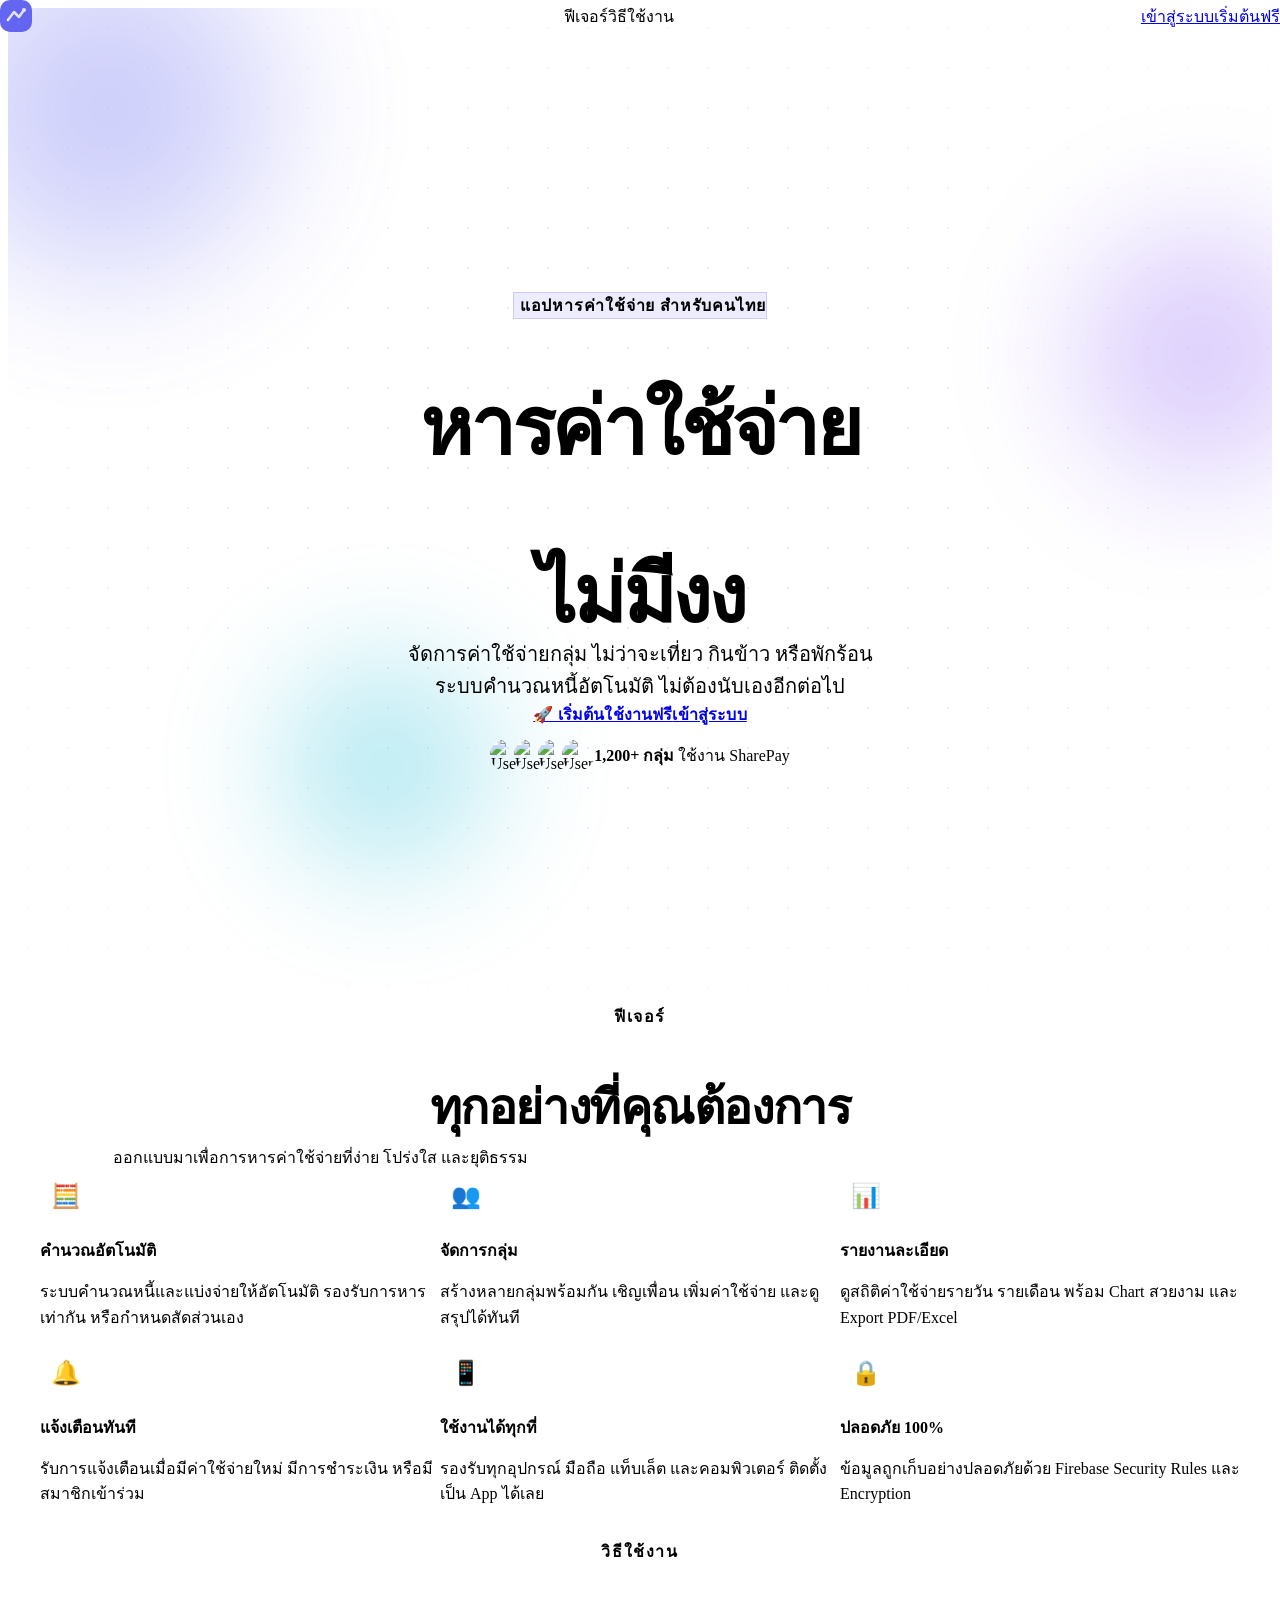
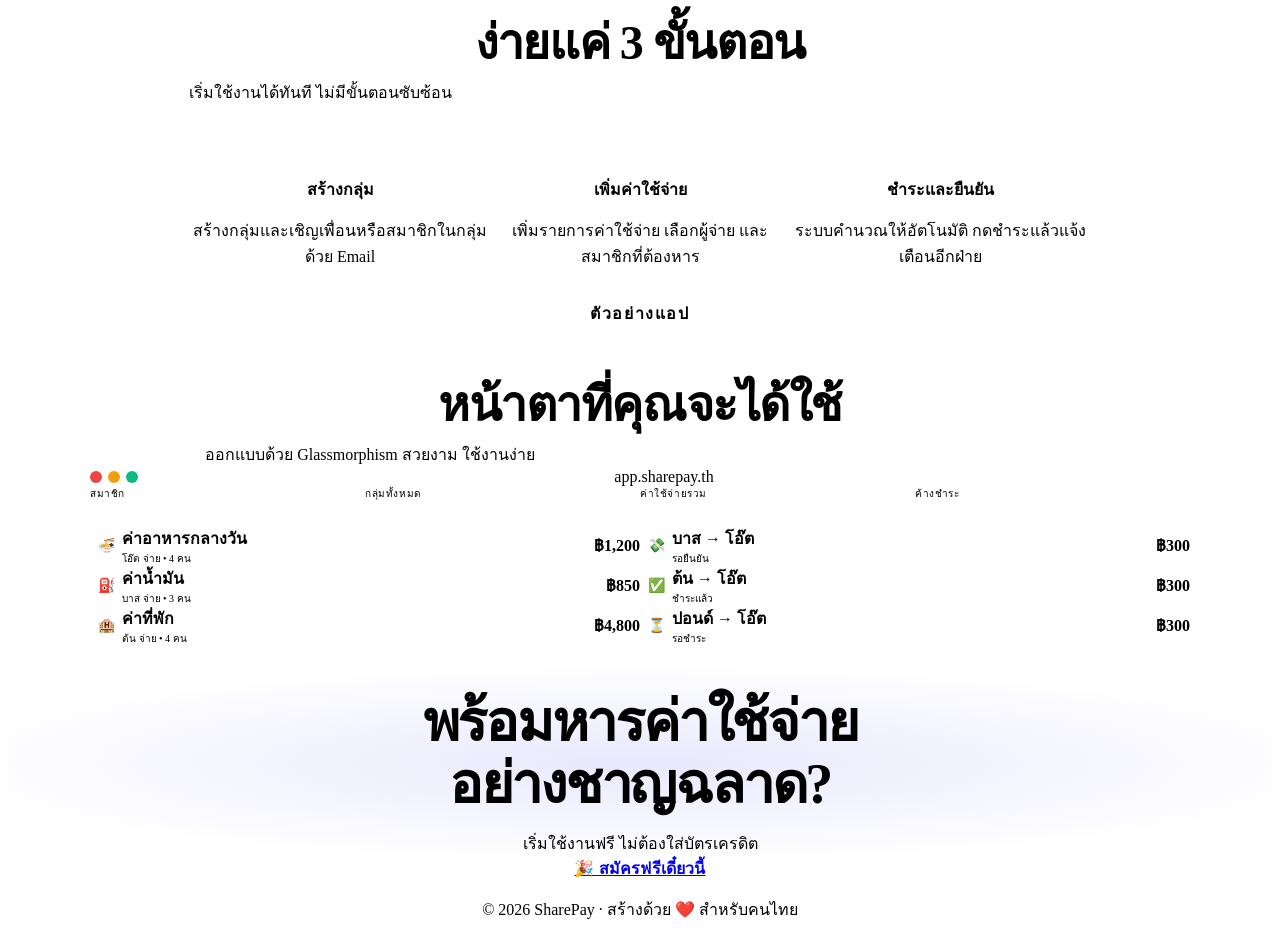
==== index.html @ 65dd62cd "Add files via upload" ====
<!DOCTYPE html>
<html lang="th" data-theme="dark">
<head>
  <meta charset="UTF-8">
  <meta name="viewport" content="width=device-width, initial-scale=1.0, viewport-fit=cover">
  <meta name="description" content="SharePay - แอปหารค่าใช้จ่ายร่วมกับเพื่อน ครอบครัว และสมาชิกในกลุ่ม">
  <meta name="theme-color" content="#6366F1">

  <!-- PWA -->
  <link rel="manifest" href="/manifest.json">
  <link rel="apple-touch-icon" href="/assets/icons/icon-192.png">

  <!-- Open Graph -->
  <meta property="og:title" content="SharePay – หารค่าใช้จ่ายอย่างง่ายดาย">
  <meta property="og:description" content="จัดการค่าใช้จ่ายกลุ่ม คำนวณหนี้อัตโนมัติ">
  <meta property="og:image" content="/assets/images/og-image.png">

  <title>SharePay – หารค่าใช้จ่ายอย่างง่ายดาย</title>

  <!-- Fonts -->
  <link rel="preconnect" href="https://fonts.googleapis.com">
  <link rel="preconnect" href="https://fonts.gstatic.com" crossorigin>
  <link href="https://fonts.googleapis.com/css2?family=Plus+Jakarta+Sans:wght@400;500;600;700;800;900&family=Inter:wght@400;500;600;700&display=swap" rel="stylesheet">

  <link rel="stylesheet" href="/css/main.css">

  <style>
    /* Landing page specific */
    .landing {
      min-height: 100dvh;
      background: var(--bg-base);
      overflow-x: hidden;
    }

    /* ===== Hero Section ===== */
    .hero {
      position: relative;
      min-height: 100dvh;
      display: flex;
      align-items: center;
      justify-content: center;
      padding: var(--space-8) var(--space-4);
      overflow: hidden;
    }

    /* Animated gradient background */
    .hero-bg {
      position: absolute;
      inset: 0;
      background: radial-gradient(ellipse 80% 60% at 50% -10%, rgba(99,102,241,0.25) 0%, transparent 70%),
                  radial-gradient(ellipse 60% 40% at 80% 80%, rgba(139,92,246,0.15) 0%, transparent 60%),
                  radial-gradient(ellipse 40% 30% at 10% 60%, rgba(6,182,212,0.1) 0%, transparent 50%),
                  var(--bg-base);
    }

    /* Floating orbs */
    .orb {
      position: absolute;
      border-radius: 50%;
      filter: blur(60px);
      opacity: 0.4;
      animation: float 8s ease-in-out infinite;
    }

    .orb-1 {
      width: 400px; height: 400px;
      background: radial-gradient(circle, #6366F1, transparent);
      top: -100px; left: -100px;
      animation-delay: 0s;
    }

    .orb-2 {
      width: 300px; height: 300px;
      background: radial-gradient(circle, #8B5CF6, transparent);
      top: 20%; right: -80px;
      animation-delay: -3s;
    }

    .orb-3 {
      width: 250px; height: 250px;
      background: radial-gradient(circle, #06B6D4, transparent);
      bottom: 10%; left: 20%;
      animation-delay: -6s;
    }

    /* Grid dots pattern */
    .hero-grid {
      position: absolute;
      inset: 0;
      background-image: 
        radial-gradient(circle, rgba(99,102,241,0.15) 1px, transparent 1px);
      background-size: 40px 40px;
      mask-image: radial-gradient(ellipse 80% 80% at 50% 50%, black 20%, transparent 100%);
    }

    /* Hero content */
    .hero-content {
      position: relative;
      z-index: 2;
      text-align: center;
      max-width: 780px;
      margin: 0 auto;
    }

    .hero-badge {
      display: inline-flex;
      align-items: center;
      gap: var(--space-2);
      padding: var(--space-2) var(--space-4);
      background: rgba(99, 102, 241, 0.12);
      border: 1px solid rgba(99, 102, 241, 0.25);
      border-radius: var(--radius-full);
      font-size: var(--text-xs);
      font-weight: 600;
      color: var(--primary);
      letter-spacing: 0.05em;
      margin-bottom: var(--space-6);
      animation: slideDown 0.6s ease 0.1s both;
    }

    .hero-badge-dot {
      width: 6px;
      height: 6px;
      border-radius: 50%;
      background: var(--primary);
      animation: pulse 1.5s ease infinite;
    }

    .hero-headline {
      font-size: clamp(2.5rem, 7vw, 5rem);
      font-weight: 900;
      line-height: 1.05;
      letter-spacing: -0.04em;
      color: var(--text-primary);
      margin-bottom: var(--space-6);
      animation: slideUp 0.6s ease 0.2s both;
    }

    .hero-headline .highlight {
      background: var(--gradient-primary);
      -webkit-background-clip: text;
      -webkit-text-fill-color: transparent;
      background-clip: text;
      background-size: 200% auto;
      animation: gradientShift 4s linear infinite;
    }

    .hero-subtitle {
      font-size: clamp(1rem, 2.5vw, 1.25rem);
      color: var(--text-secondary);
      line-height: 1.6;
      max-width: 560px;
      margin: 0 auto var(--space-10);
      animation: slideUp 0.6s ease 0.3s both;
    }

    .hero-cta {
      display: flex;
      align-items: center;
      justify-content: center;
      gap: var(--space-4);
      flex-wrap: wrap;
      animation: slideUp 0.6s ease 0.4s both;
    }

    .btn-hero {
      padding: var(--space-4) var(--space-8);
      font-size: var(--text-base);
      border-radius: var(--radius-xl);
      font-weight: 700;
      letter-spacing: 0.01em;
    }

    /* Social proof */
    .social-proof {
      display: flex;
      align-items: center;
      justify-content: center;
      gap: var(--space-3);
      margin-top: var(--space-8);
      animation: slideUp 0.6s ease 0.5s both;
    }

    .avatar-stack {
      display: flex;
    }

    .avatar-stack img {
      width: 32px;
      height: 32px;
      border-radius: 50%;
      border: 2px solid var(--bg-base);
      margin-left: -8px;
      object-fit: cover;
    }

    .avatar-stack img:first-child { margin-left: 0; }

    .social-proof-text {
      font-size: var(--text-sm);
      color: var(--text-tertiary);
    }

    .social-proof-text strong {
      color: var(--text-primary);
    }

    /* ===== Features Section ===== */
    .features {
      padding: var(--space-20) var(--space-4);
      max-width: 1200px;
      margin: 0 auto;
    }

    .section-label {
      text-align: center;
      font-size: var(--text-xs);
      font-weight: 700;
      text-transform: uppercase;
      letter-spacing: 0.1em;
      color: var(--primary);
      margin-bottom: var(--space-4);
    }

    .section-headline {
      text-align: center;
      font-size: clamp(1.75rem, 4vw, 3rem);
      font-weight: 800;
      letter-spacing: -0.03em;
      margin-bottom: var(--space-4);
    }

    .section-subtitle {
      text-align: center;
      font-size: var(--text-base);
      color: var(--text-secondary);
      max-width: 560px;
      margin: 0 auto var(--space-12);
      line-height: 1.6;
    }

    .features-grid {
      display: grid;
      grid-template-columns: repeat(3, 1fr);
      gap: var(--space-6);
    }

    .feature-card {
      padding: var(--space-8);
      position: relative;
      overflow: hidden;
    }

    .feature-icon {
      width: 52px;
      height: 52px;
      border-radius: var(--radius-lg);
      background: var(--primary-light);
      display: flex;
      align-items: center;
      justify-content: center;
      font-size: 1.5rem;
      margin-bottom: var(--space-5);
      transition: transform var(--transition-spring);
    }

    .feature-card:hover .feature-icon {
      transform: scale(1.15) rotate(-5deg);
    }

    .feature-title {
      font-size: var(--text-lg);
      font-weight: 700;
      margin-bottom: var(--space-3);
    }

    .feature-desc {
      font-size: var(--text-sm);
      color: var(--text-secondary);
      line-height: 1.6;
    }

    /* ===== How It Works ===== */
    .how-it-works {
      padding: var(--space-20) var(--space-4);
      background: var(--bg-surface);
    }

    .steps-container {
      max-width: 900px;
      margin: 0 auto;
      display: grid;
      grid-template-columns: repeat(3, 1fr);
      gap: var(--space-8);
      position: relative;
    }

    .steps-container::before {
      content: '';
      position: absolute;
      top: 28px;
      left: calc(33.33% - 20px);
      right: calc(33.33% - 20px);
      height: 2px;
      background: var(--gradient-primary);
    }

    .step {
      text-align: center;
      position: relative;
    }

    .step-number {
      width: 56px;
      height: 56px;
      border-radius: 50%;
      background: var(--gradient-primary);
      color: white;
      font-size: var(--text-xl);
      font-weight: 800;
      display: flex;
      align-items: center;
      justify-content: center;
      margin: 0 auto var(--space-5);
      box-shadow: var(--shadow-glow);
      font-family: var(--font-display);
    }

    .step-title {
      font-size: var(--text-lg);
      font-weight: 700;
      margin-bottom: var(--space-3);
    }

    .step-desc {
      font-size: var(--text-sm);
      color: var(--text-secondary);
      line-height: 1.6;
    }

    /* ===== Preview Section ===== */
    .preview-section {
      padding: var(--space-20) var(--space-4);
      max-width: 1100px;
      margin: 0 auto;
    }

    .preview-card {
      background: var(--bg-surface);
      border: 1px solid var(--border-default);
      border-radius: var(--radius-2xl);
      overflow: hidden;
      box-shadow: var(--shadow-xl);
    }

    .preview-topbar {
      background: var(--bg-elevated);
      border-bottom: 1px solid var(--border-subtle);
      padding: var(--space-3) var(--space-5);
      display: flex;
      align-items: center;
      gap: var(--space-3);
    }

    .preview-dots { display: flex; gap: 6px; }
    .preview-dot {
      width: 12px; height: 12px; border-radius: 50%;
    }
    .preview-dot:nth-child(1) { background: #EF4444; }
    .preview-dot:nth-child(2) { background: #F59E0B; }
    .preview-dot:nth-child(3) { background: #10B981; }

    .preview-url {
      flex: 1;
      background: var(--glass-bg);
      border: 1px solid var(--border-default);
      border-radius: var(--radius-sm);
      padding: 4px var(--space-3);
      font-size: var(--text-xs);
      color: var(--text-tertiary);
      text-align: center;
    }

    .preview-inner {
      padding: var(--space-6);
    }

    /* Mock Dashboard Preview */
    .mock-stats {
      display: grid;
      grid-template-columns: repeat(4, 1fr);
      gap: var(--space-3);
      margin-bottom: var(--space-5);
    }

    .mock-stat {
      background: var(--glass-bg);
      border: 1px solid var(--glass-border);
      border-radius: var(--radius-lg);
      padding: var(--space-4);
    }

    .mock-stat-label {
      font-size: 10px;
      color: var(--text-tertiary);
      text-transform: uppercase;
      letter-spacing: 0.06em;
      margin-bottom: var(--space-1);
    }

    .mock-stat-val {
      font-size: var(--text-lg);
      font-weight: 800;
      background: var(--gradient-primary);
      -webkit-background-clip: text;
      -webkit-text-fill-color: transparent;
      background-clip: text;
    }

    .mock-grid {
      display: grid;
      grid-template-columns: 1fr 1fr;
      gap: var(--space-4);
    }

    .mock-list-item {
      display: flex;
      align-items: center;
      gap: var(--space-3);
      padding: var(--space-3);
      background: var(--glass-bg);
      border: 1px solid var(--glass-border);
      border-radius: var(--radius-md);
      margin-bottom: var(--space-2);
    }

    .mock-icon {
      width: 32px; height: 32px;
      border-radius: var(--radius-sm);
      background: var(--primary-light);
      display: flex; align-items: center; justify-content: center;
      font-size: 0.875rem; flex-shrink: 0;
    }

    .mock-text { flex: 1; }
    .mock-title { font-size: var(--text-xs); font-weight: 600; }
    .mock-sub { font-size: 10px; color: var(--text-tertiary); }
    .mock-amount { font-size: var(--text-xs); font-weight: 700; color: var(--primary); }

    /* ===== CTA Section ===== */
    .cta-section {
      padding: var(--space-20) var(--space-4);
      text-align: center;
      position: relative;
      overflow: hidden;
    }

    .cta-bg {
      position: absolute;
      inset: 0;
      background: radial-gradient(ellipse 80% 60% at 50% 50%, rgba(99,102,241,0.15) 0%, transparent 70%);
    }

    .cta-content { position: relative; z-index: 2; max-width: 600px; margin: 0 auto; }

    .cta-headline {
      font-size: clamp(2rem, 5vw, 3.5rem);
      font-weight: 900;
      letter-spacing: -0.04em;
      margin-bottom: var(--space-5);
      line-height: 1.1;
    }

    /* ===== Navbar ===== */
    .navbar {
      position: fixed;
      top: 0; left: 0; right: 0;
      z-index: var(--z-sticky);
      padding: var(--space-4) var(--space-6);
      display: flex;
      align-items: center;
      justify-content: space-between;
      background: var(--bg-overlay);
      backdrop-filter: blur(20px);
      border-bottom: 1px solid var(--border-subtle);
    }

    .navbar-brand {
      display: flex;
      align-items: center;
      gap: var(--space-3);
      text-decoration: none;
    }

    .navbar-logo-text {
      font-size: var(--text-lg);
      font-weight: 800;
      background: var(--gradient-primary);
      -webkit-background-clip: text;
      -webkit-text-fill-color: transparent;
      background-clip: text;
    }

    .navbar-links {
      display: flex;
      align-items: center;
      gap: var(--space-6);
    }

    .navbar-link {
      font-size: var(--text-sm);
      font-weight: 500;
      color: var(--text-secondary);
      text-decoration: none;
      transition: color var(--transition-fast);
    }

    .navbar-link:hover { color: var(--text-primary); }

    .navbar-actions {
      display: flex;
      align-items: center;
      gap: var(--space-3);
    }

    .hero { padding-top: 80px; }

    /* ===== Footer ===== */
    .footer {
      padding: var(--space-8) var(--space-6);
      border-top: 1px solid var(--border-subtle);
      text-align: center;
      color: var(--text-tertiary);
      font-size: var(--text-sm);
    }

    /* ===== Responsive Landing ===== */
    @media (max-width: 768px) {
      .features-grid { grid-template-columns: 1fr; }
      .steps-container {
        grid-template-columns: 1fr;
        gap: var(--space-6);
      }
      .steps-container::before { display: none; }
      .mock-stats { grid-template-columns: repeat(2, 1fr); }
      .mock-grid { grid-template-columns: 1fr; }
      .navbar-links { display: none; }
      .hero-cta { flex-direction: column; align-items: stretch; }
      .btn-hero { width: 100%; max-width: 320px; margin: 0 auto; }
    }
  </style>
</head>
<body>
  <!-- Navbar -->
  <nav class="navbar">
    <a href="#" class="navbar-brand">
      <svg width="32" height="32" viewBox="0 0 32 32" fill="none">
        <rect width="32" height="32" rx="10" fill="url(#grad1)"/>
        <path d="M8 20L14 12L19 17L24 10" stroke="white" stroke-width="2.5" stroke-linecap="round" stroke-linejoin="round"/>
        <circle cx="24" cy="10" r="2" fill="white"/>
        <defs>
          <linearGradient id="grad1" x1="0" y1="0" x2="32" y2="32">
            <stop stop-color="#6366F1"/>
            <stop offset="1" stop-color="#8B5CF6"/>
          </linearGradient>
        </defs>
      </svg>
      <span class="navbar-logo-text">SharePay</span>
    </a>

    <div class="navbar-links">
      <a href="#features" class="navbar-link">ฟีเจอร์</a>
      <a href="#how-it-works" class="navbar-link">วิธีใช้งาน</a>
    </div>

    <div class="navbar-actions">
      <a href="/login.html" class="btn btn-secondary btn-sm">เข้าสู่ระบบ</a>
      <a href="/register.html" class="btn btn-primary btn-sm">เริ่มต้นฟรี</a>
    </div>
  </nav>

  <main class="landing">
    <!-- Hero -->
    <section class="hero">
      <div class="hero-bg"></div>
      <div class="orb orb-1"></div>
      <div class="orb orb-2"></div>
      <div class="orb orb-3"></div>
      <div class="hero-grid"></div>

      <div class="hero-content">
        <div class="hero-badge">
          <span class="hero-badge-dot"></span>
          แอปหารค่าใช้จ่าย สำหรับคนไทย
        </div>

        <h1 class="hero-headline">
          หารค่าใช้จ่าย<br>
          <span class="highlight">อย่างฉลาด</span><br>
          ไม่มีงง
        </h1>

        <p class="hero-subtitle">
          จัดการค่าใช้จ่ายกลุ่ม ไม่ว่าจะเที่ยว กินข้าว หรือพักร้อน<br>
          ระบบคำนวณหนี้อัตโนมัติ ไม่ต้องนับเองอีกต่อไป
        </p>

        <div class="hero-cta">
          <a href="/register.html" class="btn btn-primary btn-hero">
            🚀 เริ่มต้นใช้งานฟรี
          </a>
          <a href="/login.html" class="btn btn-secondary btn-hero">
            เข้าสู่ระบบ
          </a>
        </div>

        <div class="social-proof">
          <div class="avatar-stack">
            <img src="https://ui-avatars.com/api/?name=โอ๊ต&background=6366F1&color=fff&size=64" alt="User">
            <img src="https://ui-avatars.com/api/?name=บาส&background=8B5CF6&color=fff&size=64" alt="User">
            <img src="https://ui-avatars.com/api/?name=ต้น&background=06B6D4&color=fff&size=64" alt="User">
            <img src="https://ui-avatars.com/api/?name=ปอนด์&background=10B981&color=fff&size=64" alt="User">
          </div>
          <p class="social-proof-text">
            <strong>1,200+ กลุ่ม</strong> ใช้งาน SharePay
          </p>
        </div>
      </div>
    </section>

    <!-- Features -->
    <section class="features" id="features">
      <p class="section-label">ฟีเจอร์</p>
      <h2 class="section-headline">ทุกอย่างที่คุณต้องการ</h2>
      <p class="section-subtitle">ออกแบบมาเพื่อการหารค่าใช้จ่ายที่ง่าย โปร่งใส และยุติธรรม</p>

      <div class="features-grid stagger">
        <div class="feature-card glass-card">
          <div class="feature-icon">🧮</div>
          <h3 class="feature-title">คำนวณอัตโนมัติ</h3>
          <p class="feature-desc">ระบบคำนวณหนี้และแบ่งจ่ายให้อัตโนมัติ รองรับการหารเท่ากัน หรือกำหนดสัดส่วนเอง</p>
        </div>
        <div class="feature-card glass-card">
          <div class="feature-icon">👥</div>
          <h3 class="feature-title">จัดการกลุ่ม</h3>
          <p class="feature-desc">สร้างหลายกลุ่มพร้อมกัน เชิญเพื่อน เพิ่มค่าใช้จ่าย และดูสรุปได้ทันที</p>
        </div>
        <div class="feature-card glass-card">
          <div class="feature-icon">📊</div>
          <h3 class="feature-title">รายงานละเอียด</h3>
          <p class="feature-desc">ดูสถิติค่าใช้จ่ายรายวัน รายเดือน พร้อม Chart สวยงาม และ Export PDF/Excel</p>
        </div>
        <div class="feature-card glass-card">
          <div class="feature-icon">🔔</div>
          <h3 class="feature-title">แจ้งเตือนทันที</h3>
          <p class="feature-desc">รับการแจ้งเตือนเมื่อมีค่าใช้จ่ายใหม่ มีการชำระเงิน หรือมีสมาชิกเข้าร่วม</p>
        </div>
        <div class="feature-card glass-card">
          <div class="feature-icon">📱</div>
          <h3 class="feature-title">ใช้งานได้ทุกที่</h3>
          <p class="feature-desc">รองรับทุกอุปกรณ์ มือถือ แท็บเล็ต และคอมพิวเตอร์ ติดตั้งเป็น App ได้เลย</p>
        </div>
        <div class="feature-card glass-card">
          <div class="feature-icon">🔒</div>
          <h3 class="feature-title">ปลอดภัย 100%</h3>
          <p class="feature-desc">ข้อมูลถูกเก็บอย่างปลอดภัยด้วย Firebase Security Rules และ Encryption</p>
        </div>
      </div>
    </section>

    <!-- How It Works -->
    <section class="how-it-works" id="how-it-works">
      <div style="max-width: 1200px; margin: 0 auto; padding: 0 var(--space-4);">
        <p class="section-label">วิธีใช้งาน</p>
        <h2 class="section-headline">ง่ายแค่ 3 ขั้นตอน</h2>
        <p class="section-subtitle">เริ่มใช้งานได้ทันที ไม่มีขั้นตอนซับซ้อน</p>

        <div class="steps-container stagger">
          <div class="step">
            <div class="step-number">1</div>
            <h3 class="step-title">สร้างกลุ่ม</h3>
            <p class="step-desc">สร้างกลุ่มและเชิญเพื่อนหรือสมาชิกในกลุ่มด้วย Email</p>
          </div>
          <div class="step">
            <div class="step-number">2</div>
            <h3 class="step-title">เพิ่มค่าใช้จ่าย</h3>
            <p class="step-desc">เพิ่มรายการค่าใช้จ่าย เลือกผู้จ่าย และสมาชิกที่ต้องหาร</p>
          </div>
          <div class="step">
            <div class="step-number">3</div>
            <h3 class="step-title">ชำระและยืนยัน</h3>
            <p class="step-desc">ระบบคำนวณให้อัตโนมัติ กดชำระแล้วแจ้งเตือนอีกฝ่าย</p>
          </div>
        </div>
      </div>
    </section>

    <!-- App Preview -->
    <section class="preview-section">
      <p class="section-label">ตัวอย่างแอป</p>
      <h2 class="section-headline">หน้าตาที่คุณจะได้ใช้</h2>
      <p class="section-subtitle">ออกแบบด้วย Glassmorphism สวยงาม ใช้งานง่าย</p>

      <div class="preview-card">
        <div class="preview-topbar">
          <div class="preview-dots">
            <div class="preview-dot"></div>
            <div class="preview-dot"></div>
            <div class="preview-dot"></div>
          </div>
          <div class="preview-url">app.sharepay.th</div>
        </div>
        <div class="preview-inner">
          <div class="mock-stats">
            <div class="mock-stat">
              <div class="mock-stat-label">สมาชิก</div>
              <div class="mock-stat-val">48</div>
            </div>
            <div class="mock-stat">
              <div class="mock-stat-label">กลุ่มทั้งหมด</div>
              <div class="mock-stat-val">12</div>
            </div>
            <div class="mock-stat">
              <div class="mock-stat-label">ค่าใช้จ่ายรวม</div>
              <div class="mock-stat-val">฿48,500</div>
            </div>
            <div class="mock-stat">
              <div class="mock-stat-label">ค้างชำระ</div>
              <div class="mock-stat-val">฿3,200</div>
            </div>
          </div>
          <div class="mock-grid">
            <div>
              <div class="mock-list-item">
                <div class="mock-icon">🍜</div>
                <div class="mock-text">
                  <div class="mock-title">ค่าอาหารกลางวัน</div>
                  <div class="mock-sub">โอ๊ต จ่าย • 4 คน</div>
                </div>
                <div class="mock-amount">฿1,200</div>
              </div>
              <div class="mock-list-item">
                <div class="mock-icon">⛽</div>
                <div class="mock-text">
                  <div class="mock-title">ค่าน้ำมัน</div>
                  <div class="mock-sub">บาส จ่าย • 3 คน</div>
                </div>
                <div class="mock-amount">฿850</div>
              </div>
              <div class="mock-list-item">
                <div class="mock-icon">🏨</div>
                <div class="mock-text">
                  <div class="mock-title">ค่าที่พัก</div>
                  <div class="mock-sub">ต้น จ่าย • 4 คน</div>
                </div>
                <div class="mock-amount">฿4,800</div>
              </div>
            </div>
            <div>
              <div class="mock-list-item" style="background: var(--primary-light); border-color: rgba(99,102,241,0.3);">
                <div class="mock-icon">💸</div>
                <div class="mock-text">
                  <div class="mock-title" style="color: var(--primary);">บาส → โอ๊ต</div>
                  <div class="mock-sub">รอยืนยัน</div>
                </div>
                <div class="mock-amount">฿300</div>
              </div>
              <div class="mock-list-item">
                <div class="mock-icon">✅</div>
                <div class="mock-text">
                  <div class="mock-title">ต้น → โอ๊ต</div>
                  <div class="mock-sub" style="color: var(--accent-green);">ชำระแล้ว</div>
                </div>
                <div class="mock-amount">฿300</div>
              </div>
              <div class="mock-list-item">
                <div class="mock-icon">⏳</div>
                <div class="mock-text">
                  <div class="mock-title">ปอนด์ → โอ๊ต</div>
                  <div class="mock-sub">รอชำระ</div>
                </div>
                <div class="mock-amount">฿300</div>
              </div>
            </div>
          </div>
        </div>
      </div>
    </section>

    <!-- CTA -->
    <section class="cta-section">
      <div class="cta-bg"></div>
      <div class="cta-content">
        <h2 class="cta-headline">
          พร้อมหารค่าใช้จ่าย<br>
          <span class="text-gradient">อย่างชาญฉลาด?</span>
        </h2>
        <p style="color: var(--text-secondary); margin-bottom: var(--space-8); font-size: var(--text-base);">
          เริ่มใช้งานฟรี ไม่ต้องใส่บัตรเครดิต
        </p>
        <a href="/register.html" class="btn btn-primary btn-hero">
          🎉 สมัครฟรีเดี๋ยวนี้
        </a>
      </div>
    </section>
  </main>

  <footer class="footer">
    <p>© 2026 SharePay · สร้างด้วย ❤️ สำหรับคนไทย</p>
  </footer>

  <script>
    // Smooth scroll
    document.querySelectorAll('a[href^="#"]').forEach(a => {
      a.addEventListener('click', e => {
        e.preventDefault();
        const target = document.querySelector(a.getAttribute('href'));
        if (target) target.scrollIntoView({ behavior: 'smooth' });
      });
    });

    // Theme
    const theme = localStorage.getItem('sharepay-theme') || 'dark';
    document.documentElement.setAttribute('data-theme', theme);

    // Check if already logged in → redirect
    // (Firebase auth check here would redirect to member/admin page)
  </script>
</body>
</html>
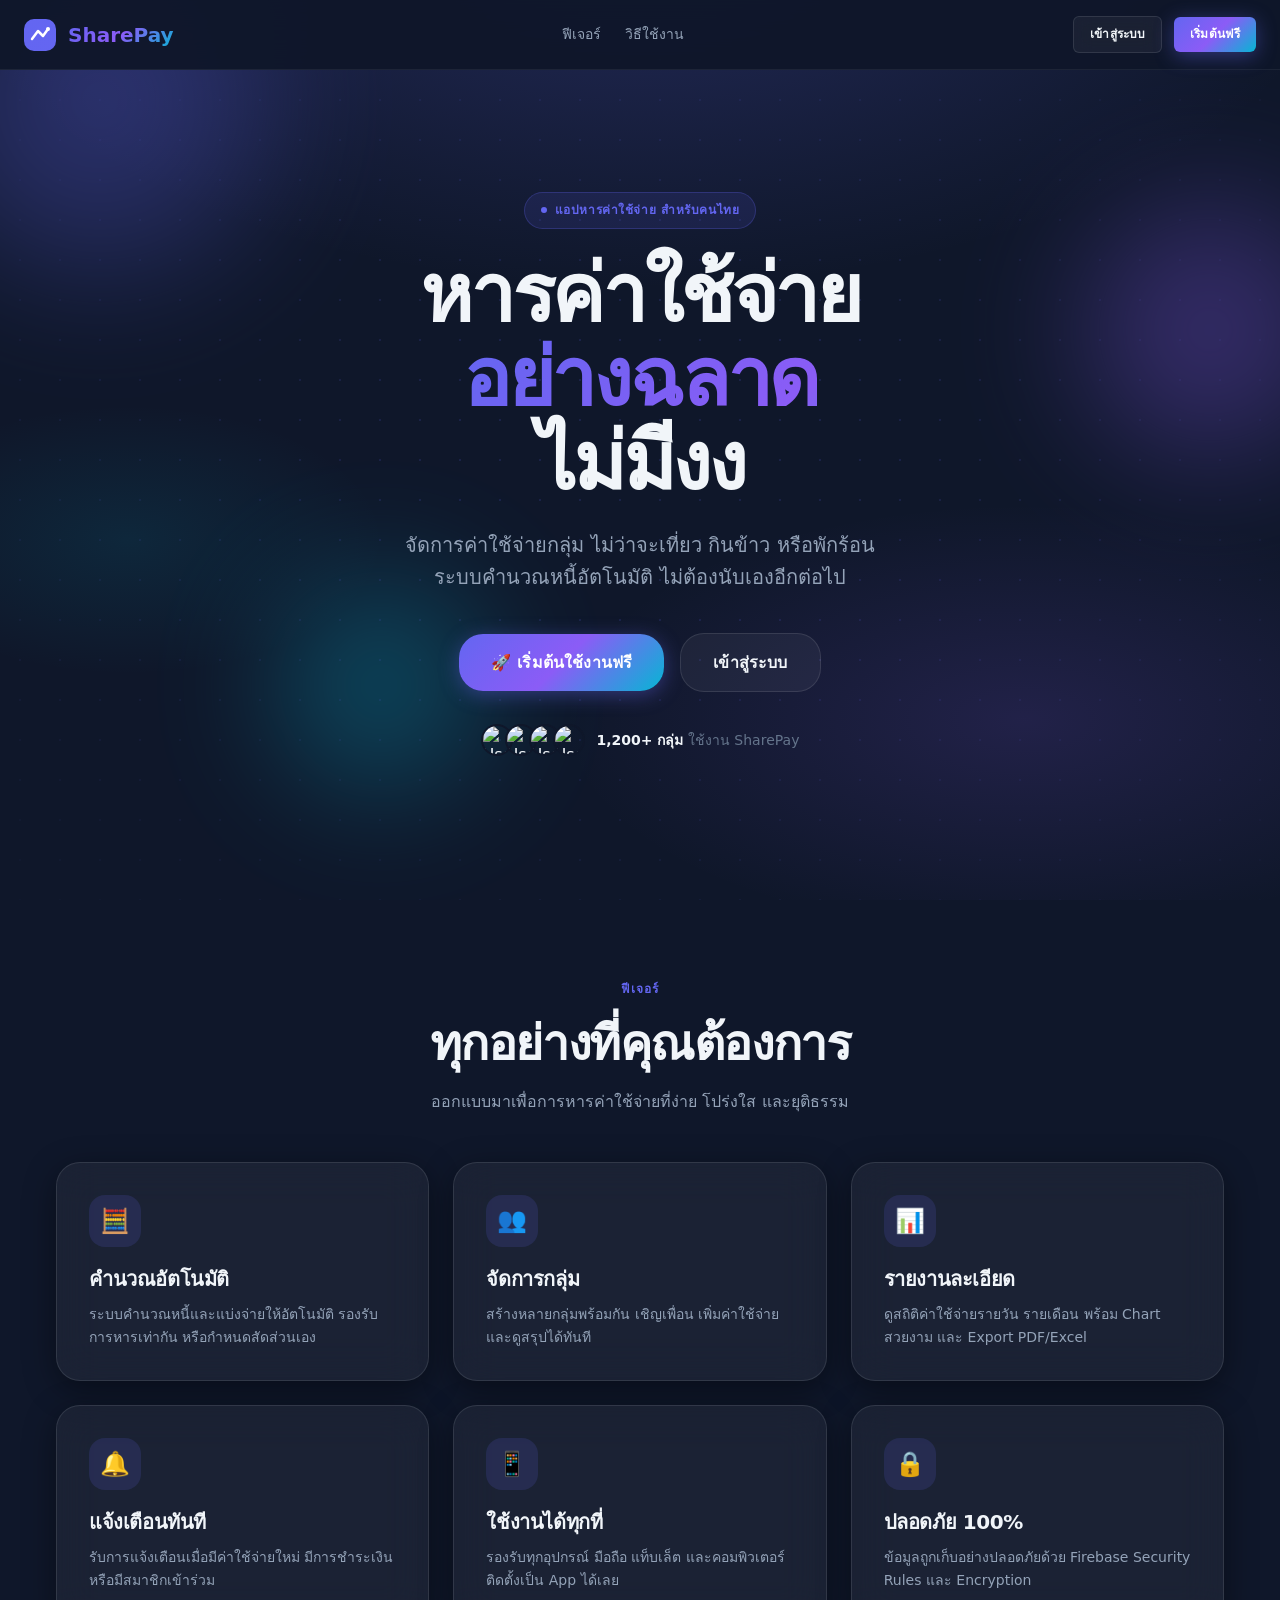
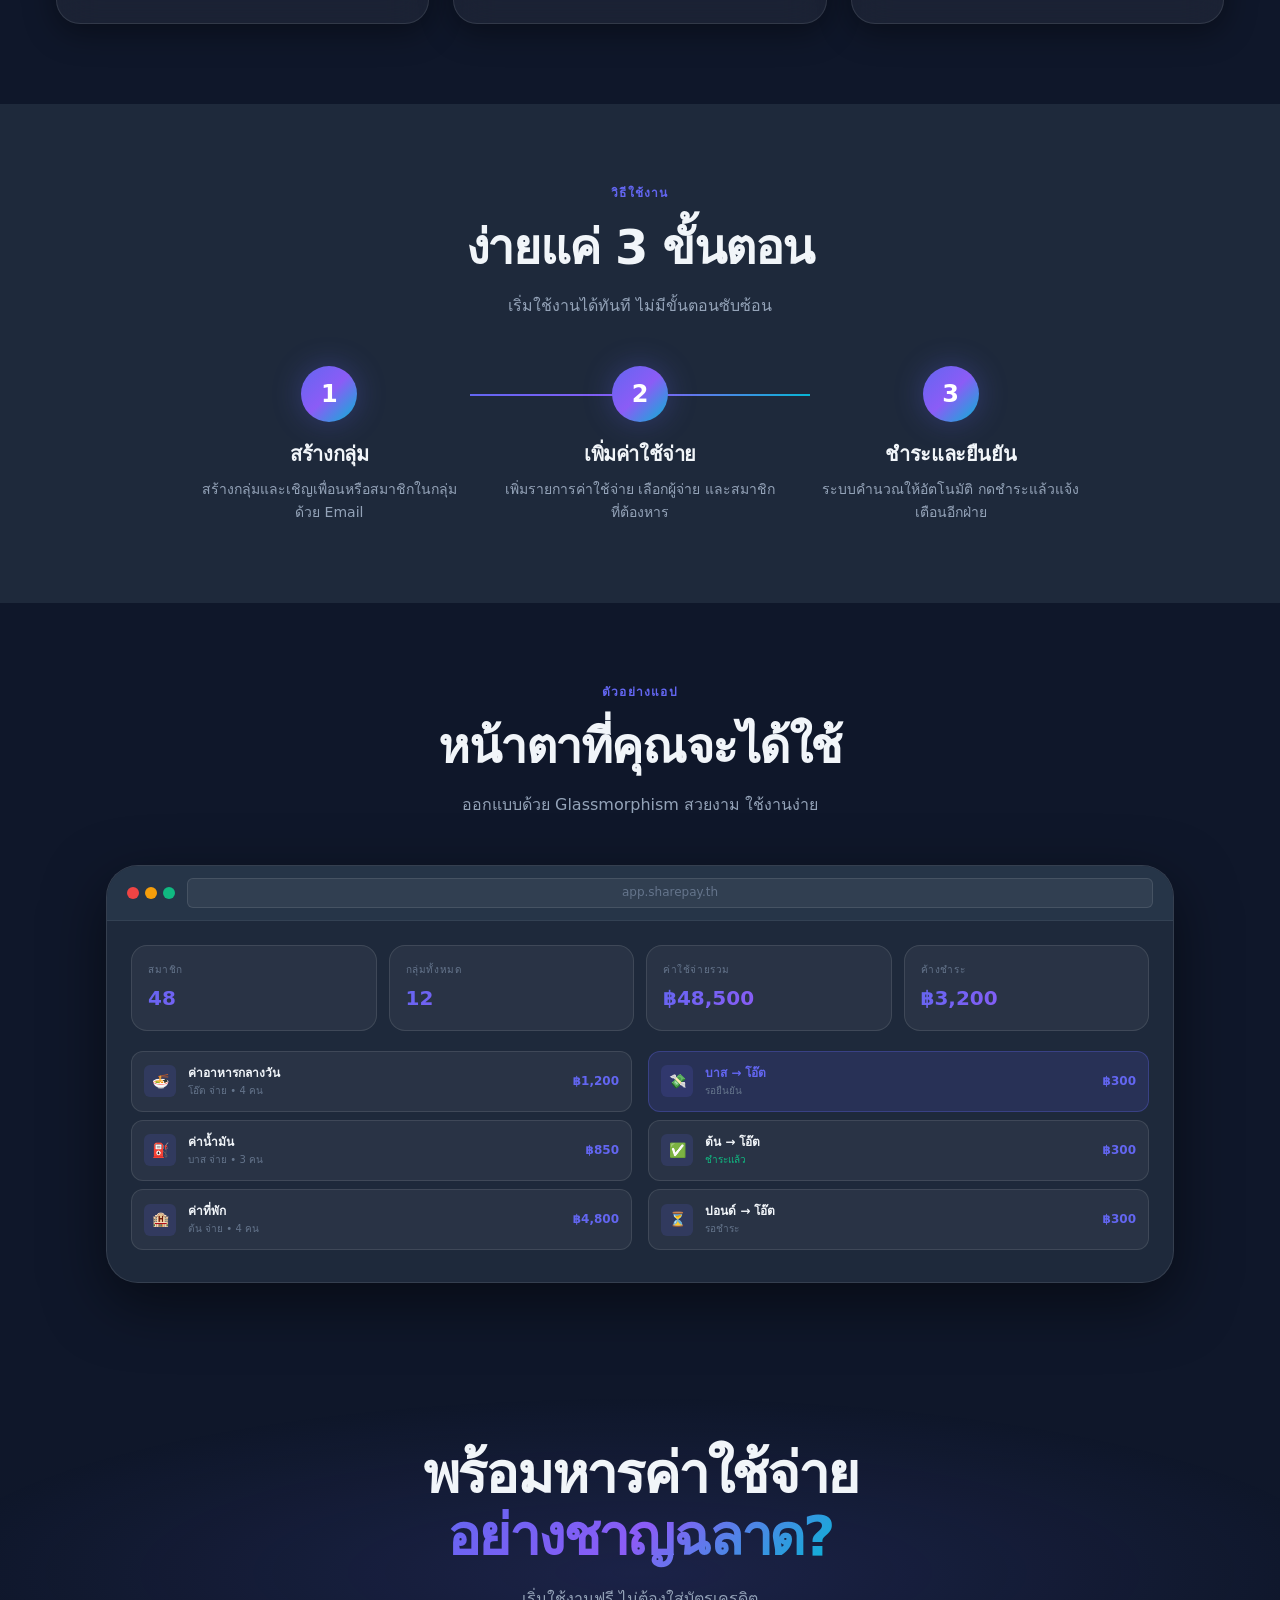
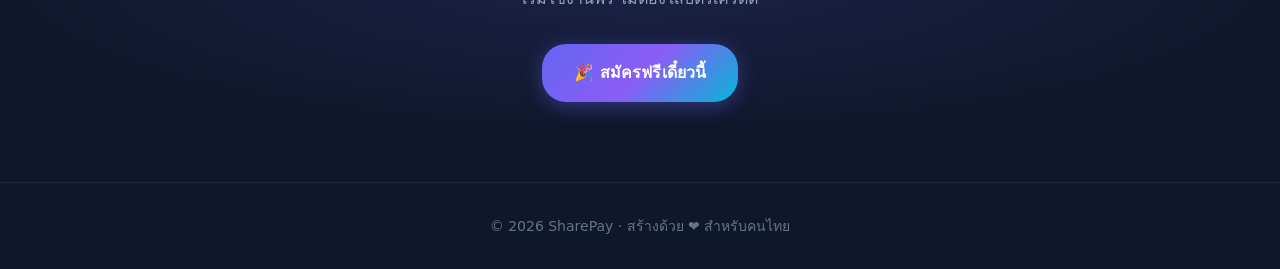
==== commit 68b796f5: "Update index.html" ====
--- a/index.html
+++ b/index.html
@@ -7,8 +7,8 @@
   <meta name="theme-color" content="#6366F1">
 
   <!-- PWA -->
-  <link rel="manifest" href="/manifest.json">
-  <link rel="apple-touch-icon" href="/assets/icons/icon-192.png">
+  <link rel="manifest" href="manifest.json">
+  <link rel="apple-touch-icon" href="assets/logo">
 
   <!-- Open Graph -->
   <meta property="og:title" content="SharePay – หารค่าใช้จ่ายอย่างง่ายดาย">
@@ -22,7 +22,7 @@
   <link rel="preconnect" href="https://fonts.gstatic.com" crossorigin>
   <link href="https://fonts.googleapis.com/css2?family=Plus+Jakarta+Sans:wght@400;500;600;700;800;900&family=Inter:wght@400;500;600;700&display=swap" rel="stylesheet">
 
-  <link rel="stylesheet" href="/css/main.css">
+  <link rel="stylesheet" href="css/main.css">
 
   <style>
     /* Landing page specific */
@@ -574,8 +574,8 @@
     </div>
 
     <div class="navbar-actions">
-      <a href="/login.html" class="btn btn-secondary btn-sm">เข้าสู่ระบบ</a>
-      <a href="/register.html" class="btn btn-primary btn-sm">เริ่มต้นฟรี</a>
+      <a href="login.html" class="btn btn-secondary btn-sm">เข้าสู่ระบบ</a>
+      <a href="register.html" class="btn btn-primary btn-sm">เริ่มต้นฟรี</a>
     </div>
   </nav>
 
@@ -606,10 +606,10 @@
         </p>
 
         <div class="hero-cta">
-          <a href="/register.html" class="btn btn-primary btn-hero">
+          <a href="register.html" class="btn btn-primary btn-hero">
             🚀 เริ่มต้นใช้งานฟรี
           </a>
-          <a href="/login.html" class="btn btn-secondary btn-hero">
+          <a href="login.html" class="btn btn-secondary btn-hero">
             เข้าสู่ระบบ
           </a>
         </div>
--- a/css/main.css
+++ b/css/main.css
@@ -0,0 +1,1033 @@
+/**
+ * SharePay - Main CSS
+ * Design System: Glassmorphism + Gradient Modern + Dark/Light Mode
+ * CSS Modern 2026
+ */
+
+/* ===== CSS Custom Properties ===== */
+:root {
+  /* Brand Colors */
+  --primary: #6366F1;
+  --primary-hover: #4F46E5;
+  --primary-light: rgba(99, 102, 241, 0.15);
+  --secondary: #8B5CF6;
+  --accent: #06B6D4;
+  --accent-green: #10B981;
+  --accent-orange: #F59E0B;
+  --accent-red: #EF4444;
+  --accent-pink: #EC4899;
+
+  /* Gradient */
+  --gradient-primary: linear-gradient(135deg, #6366F1 0%, #8B5CF6 50%, #06B6D4 100%);
+  --gradient-card: linear-gradient(135deg, rgba(99,102,241,0.1) 0%, rgba(139,92,246,0.05) 100%);
+  --gradient-hero: linear-gradient(135deg, #0F172A 0%, #1E1B4B 50%, #0F172A 100%);
+
+  /* Typography */
+  --font-display: 'Plus Jakarta Sans', 'Inter', system-ui, sans-serif;
+  --font-body: 'Inter', system-ui, -apple-system, sans-serif;
+  --font-mono: 'JetBrains Mono', 'Fira Code', monospace;
+
+  /* Font Sizes - Fluid Typography */
+  --text-xs: clamp(0.65rem, 1.5vw, 0.75rem);
+  --text-sm: clamp(0.75rem, 2vw, 0.875rem);
+  --text-base: clamp(0.875rem, 2.5vw, 1rem);
+  --text-md: clamp(1rem, 3vw, 1.125rem);
+  --text-lg: clamp(1.125rem, 3.5vw, 1.25rem);
+  --text-xl: clamp(1.25rem, 4vw, 1.5rem);
+  --text-2xl: clamp(1.5rem, 5vw, 2rem);
+  --text-3xl: clamp(2rem, 6vw, 3rem);
+  --text-4xl: clamp(2.5rem, 8vw, 4rem);
+
+  /* Spacing */
+  --space-1: 0.25rem;
+  --space-2: 0.5rem;
+  --space-3: 0.75rem;
+  --space-4: 1rem;
+  --space-5: 1.25rem;
+  --space-6: 1.5rem;
+  --space-8: 2rem;
+  --space-10: 2.5rem;
+  --space-12: 3rem;
+  --space-16: 4rem;
+  --space-20: 5rem;
+  --space-24: 6rem;
+
+  /* Border Radius */
+  --radius-sm: 6px;
+  --radius-md: 12px;
+  --radius-lg: 16px;
+  --radius-xl: 24px;
+  --radius-2xl: 32px;
+  --radius-full: 9999px;
+
+  /* Shadows */
+  --shadow-sm: 0 2px 8px rgba(0, 0, 0, 0.2);
+  --shadow-md: 0 4px 20px rgba(0, 0, 0, 0.3);
+  --shadow-lg: 0 8px 40px rgba(0, 0, 0, 0.4);
+  --shadow-xl: 0 20px 60px rgba(0, 0, 0, 0.5);
+  --shadow-glow: 0 0 30px rgba(99, 102, 241, 0.3);
+  --shadow-glow-accent: 0 0 30px rgba(6, 182, 212, 0.2);
+
+  /* Transitions */
+  --transition-fast: 150ms cubic-bezier(0.4, 0, 0.2, 1);
+  --transition-base: 250ms cubic-bezier(0.4, 0, 0.2, 1);
+  --transition-slow: 400ms cubic-bezier(0.4, 0, 0.2, 1);
+  --transition-spring: 500ms cubic-bezier(0.34, 1.56, 0.64, 1);
+
+  /* Z-index layers */
+  --z-base: 1;
+  --z-dropdown: 100;
+  --z-sticky: 200;
+  --z-modal: 500;
+  --z-notification: 800;
+  --z-toast: 1000;
+}
+
+/* ===== Dark Theme (Default) ===== */
+[data-theme="dark"], :root {
+  --bg-base: #0F172A;
+  --bg-surface: #1E293B;
+  --bg-elevated: #263548;
+  --bg-overlay: rgba(15, 23, 42, 0.95);
+
+  --text-primary: #F1F5F9;
+  --text-secondary: #94A3B8;
+  --text-tertiary: #64748B;
+  --text-disabled: #475569;
+
+  --border-subtle: rgba(255, 255, 255, 0.06);
+  --border-default: rgba(255, 255, 255, 0.1);
+  --border-strong: rgba(255, 255, 255, 0.2);
+
+  --glass-bg: rgba(255, 255, 255, 0.05);
+  --glass-border: rgba(255, 255, 255, 0.1);
+  --glass-shadow: 0 8px 32px rgba(0, 0, 0, 0.4);
+
+  --input-bg: rgba(255, 255, 255, 0.06);
+  --input-border: rgba(255, 255, 255, 0.12);
+  --input-focus: rgba(99, 102, 241, 0.3);
+}
+
+/* ===== Light Theme ===== */
+[data-theme="light"] {
+  --bg-base: #F8FAFC;
+  --bg-surface: #FFFFFF;
+  --bg-elevated: #F1F5F9;
+  --bg-overlay: rgba(248, 250, 252, 0.95);
+
+  --text-primary: #0F172A;
+  --text-secondary: #475569;
+  --text-tertiary: #64748B;
+  --text-disabled: #94A3B8;
+
+  --border-subtle: rgba(0, 0, 0, 0.04);
+  --border-default: rgba(0, 0, 0, 0.08);
+  --border-strong: rgba(0, 0, 0, 0.15);
+
+  --glass-bg: rgba(255, 255, 255, 0.7);
+  --glass-border: rgba(0, 0, 0, 0.08);
+  --glass-shadow: 0 8px 32px rgba(0, 0, 0, 0.1);
+
+  --input-bg: rgba(0, 0, 0, 0.04);
+  --input-border: rgba(0, 0, 0, 0.1);
+  --input-focus: rgba(99, 102, 241, 0.15);
+
+  --shadow-sm: 0 2px 8px rgba(0, 0, 0, 0.06);
+  --shadow-md: 0 4px 20px rgba(0, 0, 0, 0.08);
+  --shadow-lg: 0 8px 40px rgba(0, 0, 0, 0.1);
+}
+
+/* ===== Reset & Base ===== */
+*, *::before, *::after {
+  box-sizing: border-box;
+  margin: 0;
+  padding: 0;
+}
+
+html {
+  font-size: 16px;
+  scroll-behavior: smooth;
+  -webkit-text-size-adjust: 100%;
+}
+
+body {
+  font-family: var(--font-body);
+  background-color: var(--bg-base);
+  color: var(--text-primary);
+  line-height: 1.6;
+  min-height: 100dvh;
+  overflow-x: hidden;
+  -webkit-font-smoothing: antialiased;
+  -moz-osx-font-smoothing: grayscale;
+}
+
+img, video {
+  max-width: 100%;
+  height: auto;
+  display: block;
+}
+
+a {
+  color: var(--primary);
+  text-decoration: none;
+  transition: color var(--transition-fast);
+}
+
+a:hover { color: var(--primary-hover); }
+
+button {
+  font-family: inherit;
+  cursor: pointer;
+  border: none;
+  outline: none;
+}
+
+input, textarea, select {
+  font-family: inherit;
+  font-size: inherit;
+}
+
+/* ===== Typography ===== */
+h1, h2, h3, h4, h5, h6 {
+  font-family: var(--font-display);
+  line-height: 1.2;
+  font-weight: 700;
+  letter-spacing: -0.02em;
+}
+
+.text-gradient {
+  background: var(--gradient-primary);
+  -webkit-background-clip: text;
+  -webkit-text-fill-color: transparent;
+  background-clip: text;
+}
+
+/* ===== Glass Card Component ===== */
+.glass-card {
+  background: var(--glass-bg);
+  backdrop-filter: blur(20px);
+  -webkit-backdrop-filter: blur(20px);
+  border: 1px solid var(--glass-border);
+  border-radius: var(--radius-xl);
+  box-shadow: var(--glass-shadow);
+  transition: transform var(--transition-base), box-shadow var(--transition-base);
+}
+
+.glass-card:hover {
+  transform: translateY(-2px);
+  box-shadow: var(--shadow-lg);
+}
+
+/* ===== Buttons ===== */
+.btn {
+  display: inline-flex;
+  align-items: center;
+  justify-content: center;
+  gap: var(--space-2);
+  padding: var(--space-3) var(--space-6);
+  border-radius: var(--radius-md);
+  font-size: var(--text-sm);
+  font-weight: 600;
+  font-family: var(--font-body);
+  transition: all var(--transition-fast);
+  cursor: pointer;
+  border: none;
+  position: relative;
+  overflow: hidden;
+  white-space: nowrap;
+  letter-spacing: 0.01em;
+}
+
+.btn::before {
+  content: '';
+  position: absolute;
+  inset: 0;
+  background: white;
+  opacity: 0;
+  transition: opacity var(--transition-fast);
+}
+
+.btn:hover::before { opacity: 0.05; }
+.btn:active { transform: scale(0.97); }
+.btn:disabled { opacity: 0.5; cursor: not-allowed; pointer-events: none; }
+
+.btn-primary {
+  background: var(--gradient-primary);
+  color: white;
+  box-shadow: 0 4px 20px rgba(99, 102, 241, 0.4);
+}
+
+.btn-primary:hover {
+  box-shadow: 0 6px 30px rgba(99, 102, 241, 0.6);
+  transform: translateY(-1px);
+}
+
+.btn-secondary {
+  background: var(--glass-bg);
+  color: var(--text-primary);
+  border: 1px solid var(--border-default);
+  backdrop-filter: blur(10px);
+}
+
+.btn-secondary:hover {
+  background: var(--primary-light);
+  border-color: var(--primary);
+  color: var(--primary);
+}
+
+.btn-danger {
+  background: rgba(239, 68, 68, 0.15);
+  color: #EF4444;
+  border: 1px solid rgba(239, 68, 68, 0.3);
+}
+
+.btn-danger:hover {
+  background: rgba(239, 68, 68, 0.25);
+}
+
+.btn-ghost {
+  background: transparent;
+  color: var(--text-secondary);
+}
+
+.btn-ghost:hover {
+  background: var(--glass-bg);
+  color: var(--text-primary);
+}
+
+.btn-sm {
+  padding: var(--space-2) var(--space-4);
+  font-size: var(--text-xs);
+  border-radius: var(--radius-sm);
+}
+
+.btn-lg {
+  padding: var(--space-4) var(--space-8);
+  font-size: var(--text-md);
+  border-radius: var(--radius-lg);
+}
+
+.btn-icon {
+  width: 36px;
+  height: 36px;
+  padding: 0;
+  display: inline-flex;
+  align-items: center;
+  justify-content: center;
+  border-radius: var(--radius-md);
+  background: var(--glass-bg);
+  border: 1px solid var(--border-default);
+  color: var(--text-secondary);
+  transition: all var(--transition-fast);
+  font-size: 1rem;
+}
+
+.btn-icon:hover {
+  background: var(--primary-light);
+  border-color: var(--primary);
+  color: var(--primary);
+  transform: scale(1.05);
+}
+
+/* ===== Form Inputs ===== */
+.form-group {
+  display: flex;
+  flex-direction: column;
+  gap: var(--space-2);
+}
+
+.form-label {
+  font-size: var(--text-sm);
+  font-weight: 500;
+  color: var(--text-secondary);
+  letter-spacing: 0.01em;
+}
+
+.form-input, .form-select, .form-textarea {
+  width: 100%;
+  padding: var(--space-3) var(--space-4);
+  background: var(--input-bg);
+  border: 1px solid var(--input-border);
+  border-radius: var(--radius-md);
+  color: var(--text-primary);
+  font-size: var(--text-base);
+  transition: all var(--transition-fast);
+  outline: none;
+}
+
+.form-input:focus, .form-select:focus, .form-textarea:focus {
+  border-color: var(--primary);
+  box-shadow: 0 0 0 3px var(--input-focus);
+  background: var(--input-bg);
+}
+
+.form-input::placeholder { color: var(--text-tertiary); }
+
+.form-input-icon {
+  position: relative;
+}
+
+.form-input-icon .form-input {
+  padding-left: calc(var(--space-4) + 1.5rem);
+}
+
+.form-input-icon .input-icon {
+  position: absolute;
+  left: var(--space-4);
+  top: 50%;
+  transform: translateY(-50%);
+  color: var(--text-tertiary);
+  pointer-events: none;
+  font-size: 1rem;
+}
+
+.form-textarea {
+  resize: vertical;
+  min-height: 100px;
+}
+
+.form-select {
+  appearance: none;
+  background-image: url("data:image/svg+xml,%3Csvg xmlns='http://www.w3.org/2000/svg' width='16' height='16' viewBox='0 0 24 24' fill='none' stroke='%2394A3B8' stroke-width='2'%3E%3Cpath d='m6 9 6 6 6-6'/%3E%3C/svg%3E");
+  background-repeat: no-repeat;
+  background-position: right var(--space-4) center;
+  padding-right: 2.5rem;
+}
+
+.form-error {
+  font-size: var(--text-xs);
+  color: var(--accent-red);
+  display: flex;
+  align-items: center;
+  gap: var(--space-1);
+}
+
+/* ===== Stat Cards ===== */
+.stat-card {
+  background: var(--glass-bg);
+  backdrop-filter: blur(20px);
+  border: 1px solid var(--glass-border);
+  border-radius: var(--radius-xl);
+  padding: var(--space-6);
+  position: relative;
+  overflow: hidden;
+  transition: all var(--transition-base);
+}
+
+.stat-card::before {
+  content: '';
+  position: absolute;
+  top: 0;
+  right: 0;
+  width: 80px;
+  height: 80px;
+  border-radius: 50%;
+  background: var(--gradient-primary);
+  opacity: 0.1;
+  transform: translate(20px, -20px);
+}
+
+.stat-card:hover {
+  transform: translateY(-4px);
+  box-shadow: var(--shadow-glow);
+}
+
+.stat-label {
+  font-size: var(--text-xs);
+  font-weight: 600;
+  text-transform: uppercase;
+  letter-spacing: 0.08em;
+  color: var(--text-tertiary);
+  margin-bottom: var(--space-2);
+}
+
+.stat-value {
+  font-size: var(--text-2xl);
+  font-weight: 800;
+  font-family: var(--font-display);
+  background: var(--gradient-primary);
+  -webkit-background-clip: text;
+  -webkit-text-fill-color: transparent;
+  background-clip: text;
+  line-height: 1;
+}
+
+.stat-change {
+  font-size: var(--text-xs);
+  margin-top: var(--space-2);
+  display: flex;
+  align-items: center;
+  gap: var(--space-1);
+}
+
+.stat-change.up { color: var(--accent-green); }
+.stat-change.down { color: var(--accent-red); }
+
+.stat-icon {
+  position: absolute;
+  top: var(--space-6);
+  right: var(--space-6);
+  font-size: 2rem;
+  opacity: 0.6;
+}
+
+/* ===== Badge ===== */
+.badge {
+  display: inline-flex;
+  align-items: center;
+  padding: 2px var(--space-3);
+  border-radius: var(--radius-full);
+  font-size: var(--text-xs);
+  font-weight: 600;
+  letter-spacing: 0.05em;
+}
+
+.badge-admin {
+  background: rgba(99, 102, 241, 0.15);
+  color: var(--primary);
+  border: 1px solid rgba(99, 102, 241, 0.3);
+}
+
+.badge-member {
+  background: rgba(16, 185, 129, 0.15);
+  color: var(--accent-green);
+  border: 1px solid rgba(16, 185, 129, 0.3);
+}
+
+.badge-pending {
+  background: rgba(245, 158, 11, 0.15);
+  color: var(--accent-orange);
+  border: 1px solid rgba(245, 158, 11, 0.3);
+}
+
+.badge-confirmed {
+  background: rgba(16, 185, 129, 0.15);
+  color: var(--accent-green);
+  border: 1px solid rgba(16, 185, 129, 0.3);
+}
+
+/* ===== Modal ===== */
+.modal-overlay {
+  position: fixed;
+  inset: 0;
+  background: rgba(0, 0, 0, 0.7);
+  backdrop-filter: blur(8px);
+  z-index: var(--z-modal);
+  display: flex;
+  align-items: center;
+  justify-content: center;
+  padding: var(--space-4);
+  opacity: 0;
+  pointer-events: none;
+  transition: opacity var(--transition-base);
+}
+
+.modal-overlay.active {
+  opacity: 1;
+  pointer-events: all;
+}
+
+.modal {
+  background: var(--bg-surface);
+  border: 1px solid var(--border-default);
+  border-radius: var(--radius-2xl);
+  padding: var(--space-8);
+  width: 100%;
+  max-width: 560px;
+  max-height: 90dvh;
+  overflow-y: auto;
+  transform: scale(0.9) translateY(20px);
+  transition: transform var(--transition-spring);
+  box-shadow: var(--shadow-xl);
+}
+
+.modal-overlay.active .modal {
+  transform: scale(1) translateY(0);
+}
+
+.modal-header {
+  display: flex;
+  align-items: center;
+  justify-content: space-between;
+  margin-bottom: var(--space-6);
+}
+
+.modal-title {
+  font-size: var(--text-xl);
+  font-weight: 700;
+}
+
+.modal-close {
+  width: 32px;
+  height: 32px;
+  display: flex;
+  align-items: center;
+  justify-content: center;
+  border-radius: var(--radius-md);
+  background: var(--glass-bg);
+  border: 1px solid var(--border-default);
+  color: var(--text-secondary);
+  cursor: pointer;
+  font-size: 1.25rem;
+  transition: all var(--transition-fast);
+}
+
+.modal-close:hover {
+  background: rgba(239, 68, 68, 0.15);
+  color: #EF4444;
+}
+
+/* ===== Toast ===== */
+.toast-container {
+  position: fixed;
+  bottom: var(--space-6);
+  right: var(--space-6);
+  z-index: var(--z-toast);
+  display: flex;
+  flex-direction: column;
+  gap: var(--space-3);
+  pointer-events: none;
+}
+
+.toast {
+  display: flex;
+  align-items: center;
+  gap: var(--space-3);
+  padding: var(--space-4) var(--space-6);
+  border-radius: var(--radius-lg);
+  color: white;
+  font-size: var(--text-sm);
+  font-weight: 500;
+  box-shadow: var(--shadow-xl);
+  pointer-events: all;
+  min-width: 280px;
+  max-width: 400px;
+  animation: toastSlideIn 0.3s var(--transition-spring) forwards;
+  backdrop-filter: blur(20px);
+}
+
+.toast-success { background: rgba(16, 185, 129, 0.9); }
+.toast-error { background: rgba(239, 68, 68, 0.9); }
+.toast-warning { background: rgba(245, 158, 11, 0.9); }
+.toast-info { background: rgba(99, 102, 241, 0.9); }
+
+.toast.removing {
+  animation: toastSlideOut 0.3s ease forwards;
+}
+
+/* ===== Loading States ===== */
+.spinner {
+  width: 24px;
+  height: 24px;
+  border: 3px solid var(--border-default);
+  border-top-color: var(--primary);
+  border-radius: 50%;
+  animation: spin 0.8s linear infinite;
+}
+
+.loading-overlay {
+  position: fixed;
+  inset: 0;
+  background: var(--bg-base);
+  z-index: var(--z-notification);
+  display: flex;
+  flex-direction: column;
+  align-items: center;
+  justify-content: center;
+  gap: var(--space-4);
+}
+
+.loading-logo {
+  animation: pulse 1.5s ease-in-out infinite;
+}
+
+.loading-text {
+  font-size: var(--text-sm);
+  color: var(--text-tertiary);
+  animation: pulse 1.5s ease-in-out infinite 0.2s;
+}
+
+.skeleton {
+  background: linear-gradient(
+    90deg,
+    var(--bg-elevated) 25%,
+    var(--border-default) 50%,
+    var(--bg-elevated) 75%
+  );
+  background-size: 200% 100%;
+  animation: skeleton 1.5s ease-in-out infinite;
+  border-radius: var(--radius-md);
+}
+
+/* ===== Empty State ===== */
+.empty-state {
+  display: flex;
+  flex-direction: column;
+  align-items: center;
+  justify-content: center;
+  gap: var(--space-3);
+  padding: var(--space-12) var(--space-8);
+  text-align: center;
+  color: var(--text-tertiary);
+}
+
+.empty-icon {
+  font-size: 3rem;
+  opacity: 0.6;
+}
+
+.empty-state p {
+  font-size: var(--text-sm);
+}
+
+/* ===== Notification Bell ===== */
+.notif-bell {
+  position: relative;
+  cursor: pointer;
+}
+
+.notif-badge {
+  position: absolute;
+  top: -4px;
+  right: -4px;
+  min-width: 18px;
+  height: 18px;
+  background: var(--accent-red);
+  border-radius: var(--radius-full);
+  font-size: 10px;
+  font-weight: 700;
+  color: white;
+  display: none;
+  align-items: center;
+  justify-content: center;
+  padding: 0 4px;
+  border: 2px solid var(--bg-base);
+}
+
+.notif-dropdown {
+  position: absolute;
+  top: calc(100% + var(--space-3));
+  right: 0;
+  width: 340px;
+  background: var(--bg-surface);
+  border: 1px solid var(--border-default);
+  border-radius: var(--radius-xl);
+  box-shadow: var(--shadow-xl);
+  padding: var(--space-4);
+  z-index: var(--z-dropdown);
+  display: none;
+}
+
+.notif-bell.open .notif-dropdown { display: block; }
+
+.notif-item {
+  padding: var(--space-3) var(--space-4);
+  border-radius: var(--radius-md);
+  cursor: pointer;
+  transition: background var(--transition-fast);
+}
+
+.notif-item:hover { background: var(--glass-bg); }
+.notif-item.unread { background: var(--primary-light); }
+
+.notif-message {
+  font-size: var(--text-sm);
+  color: var(--text-primary);
+  line-height: 1.4;
+}
+
+.notif-time {
+  font-size: var(--text-xs);
+  color: var(--text-tertiary);
+  margin-top: var(--space-1);
+}
+
+.notif-empty {
+  text-align: center;
+  color: var(--text-tertiary);
+  font-size: var(--text-sm);
+  padding: var(--space-6);
+}
+
+/* ===== Tables ===== */
+.table-wrapper {
+  overflow-x: auto;
+  border-radius: var(--radius-xl);
+  border: 1px solid var(--border-default);
+}
+
+.data-table {
+  width: 100%;
+  border-collapse: collapse;
+  font-size: var(--text-sm);
+}
+
+.data-table thead th {
+  padding: var(--space-4) var(--space-6);
+  text-align: left;
+  font-size: var(--text-xs);
+  font-weight: 600;
+  text-transform: uppercase;
+  letter-spacing: 0.08em;
+  color: var(--text-tertiary);
+  background: var(--glass-bg);
+  border-bottom: 1px solid var(--border-subtle);
+  white-space: nowrap;
+}
+
+.data-table tbody .table-row {
+  transition: background var(--transition-fast);
+}
+
+.data-table tbody .table-row:hover {
+  background: var(--glass-bg);
+}
+
+.data-table tbody td {
+  padding: var(--space-4) var(--space-6);
+  border-bottom: 1px solid var(--border-subtle);
+  color: var(--text-primary);
+  vertical-align: middle;
+}
+
+.data-table tbody tr:last-child td {
+  border-bottom: none;
+}
+
+.member-avatar-sm {
+  width: 32px;
+  height: 32px;
+  border-radius: 50%;
+  object-fit: cover;
+}
+
+.member-cell {
+  display: flex;
+  align-items: center;
+  gap: var(--space-3);
+}
+
+/* ===== Scrollbar ===== */
+::-webkit-scrollbar {
+  width: 6px;
+  height: 6px;
+}
+
+::-webkit-scrollbar-track {
+  background: transparent;
+}
+
+::-webkit-scrollbar-thumb {
+  background: var(--border-strong);
+  border-radius: var(--radius-full);
+}
+
+::-webkit-scrollbar-thumb:hover {
+  background: var(--primary);
+}
+
+/* ===== Focus Ring ===== */
+:focus-visible {
+  outline: 2px solid var(--primary);
+  outline-offset: 2px;
+}
+
+/* ===== Selection ===== */
+::selection {
+  background: var(--primary-light);
+  color: var(--primary);
+}
+
+/* ===== Animations ===== */
+@keyframes fadeIn {
+  from { opacity: 0; }
+  to { opacity: 1; }
+}
+
+@keyframes slideUp {
+  from { opacity: 0; transform: translateY(24px); }
+  to { opacity: 1; transform: translateY(0); }
+}
+
+@keyframes slideDown {
+  from { opacity: 0; transform: translateY(-16px); }
+  to { opacity: 1; transform: translateY(0); }
+}
+
+@keyframes scaleIn {
+  from { opacity: 0; transform: scale(0.92); }
+  to { opacity: 1; transform: scale(1); }
+}
+
+@keyframes spin {
+  to { transform: rotate(360deg); }
+}
+
+@keyframes pulse {
+  0%, 100% { opacity: 1; }
+  50% { opacity: 0.5; }
+}
+
+@keyframes skeleton {
+  0% { background-position: 200% 0; }
+  100% { background-position: -200% 0; }
+}
+
+@keyframes toastSlideIn {
+  from { opacity: 0; transform: translateX(100%); }
+  to { opacity: 1; transform: translateX(0); }
+}
+
+@keyframes toastSlideOut {
+  to { opacity: 0; transform: translateX(100%); }
+}
+
+@keyframes float {
+  0%, 100% { transform: translateY(0); }
+  50% { transform: translateY(-10px); }
+}
+
+@keyframes gradientShift {
+  0% { background-position: 0% 50%; }
+  50% { background-position: 100% 50%; }
+  100% { background-position: 0% 50%; }
+}
+
+.fade-in { animation: fadeIn 0.3s ease forwards; }
+.slide-up { animation: slideUp 0.4s cubic-bezier(0.16, 1, 0.3, 1) forwards; }
+.scale-in { animation: scaleIn 0.3s cubic-bezier(0.16, 1, 0.3, 1) forwards; }
+
+/* ===== Stagger Children ===== */
+.stagger > * {
+  opacity: 0;
+  animation: slideUp 0.4s cubic-bezier(0.16, 1, 0.3, 1) forwards;
+}
+
+.stagger > *:nth-child(1) { animation-delay: 0ms; }
+.stagger > *:nth-child(2) { animation-delay: 60ms; }
+.stagger > *:nth-child(3) { animation-delay: 120ms; }
+.stagger > *:nth-child(4) { animation-delay: 180ms; }
+.stagger > *:nth-child(5) { animation-delay: 240ms; }
+.stagger > *:nth-child(6) { animation-delay: 300ms; }
+
+/* ===== Reduced Motion ===== */
+@media (prefers-reduced-motion: reduce) {
+  *, *::before, *::after {
+    animation-duration: 0.01ms !important;
+    animation-iteration-count: 1 !important;
+    transition-duration: 0.01ms !important;
+  }
+}
+
+/* ===== Utility Classes ===== */
+.sr-only {
+  position: absolute;
+  width: 1px;
+  height: 1px;
+  padding: 0;
+  margin: -1px;
+  overflow: hidden;
+  clip: rect(0, 0, 0, 0);
+  border: 0;
+}
+
+.truncate {
+  overflow: hidden;
+  text-overflow: ellipsis;
+  white-space: nowrap;
+}
+
+.positive { color: var(--accent-green) !important; }
+.negative { color: var(--accent-red) !important; }
+
+.text-center { text-align: center; }
+.text-right { text-align: right; }
+
+.flex { display: flex; }
+.flex-col { flex-direction: column; }
+.items-center { align-items: center; }
+.justify-between { justify-content: space-between; }
+.gap-2 { gap: var(--space-2); }
+.gap-3 { gap: var(--space-3); }
+.gap-4 { gap: var(--space-4); }
+.gap-6 { gap: var(--space-6); }
+
+.mt-4 { margin-top: var(--space-4); }
+.mt-6 { margin-top: var(--space-6); }
+.mb-4 { margin-bottom: var(--space-4); }
+.mb-6 { margin-bottom: var(--space-6); }
+
+.w-full { width: 100%; }
+.grid { display: grid; }
+
+/* ===== Global Toast Manager ===== */
+.toast-container {
+  position: fixed;
+  bottom: var(--space-6);
+  right: var(--space-6);
+  z-index: var(--z-toast);
+  display: flex;
+  flex-direction: column-reverse;
+  gap: var(--space-2);
+}
+
+/* ===== Confirm Modal ===== */
+.confirm-modal {
+  position: fixed;
+  inset: 0;
+  z-index: var(--z-modal);
+  display: flex;
+  align-items: center;
+  justify-content: center;
+  padding: var(--space-4);
+}
+
+.confirm-backdrop {
+  position: absolute;
+  inset: 0;
+  background: rgba(0, 0, 0, 0.6);
+  backdrop-filter: blur(4px);
+}
+
+.confirm-dialog {
+  position: relative;
+  padding: var(--space-8);
+  max-width: 400px;
+  width: 100%;
+  text-align: center;
+  z-index: 1;
+}
+
+.confirm-dialog p {
+  font-size: var(--text-md);
+  margin-bottom: var(--space-6);
+  color: var(--text-primary);
+}
+
+.confirm-buttons {
+  display: flex;
+  gap: var(--space-3);
+  justify-content: center;
+}
+
+/* ===== Loading Cell ===== */
+.loading-cell {
+  text-align: center;
+  padding: var(--space-8) !important;
+}
+
+.loading-cell .spinner {
+  margin: 0 auto;
+}
+
+/* ===== Action Buttons ===== */
+.action-buttons {
+  display: flex;
+  gap: var(--space-2);
+}
+
+.btn-icon.btn-danger:hover {
+  background: rgba(239, 68, 68, 0.15);
+  color: #EF4444;
+  border-color: rgba(239, 68, 68, 0.3);
+}
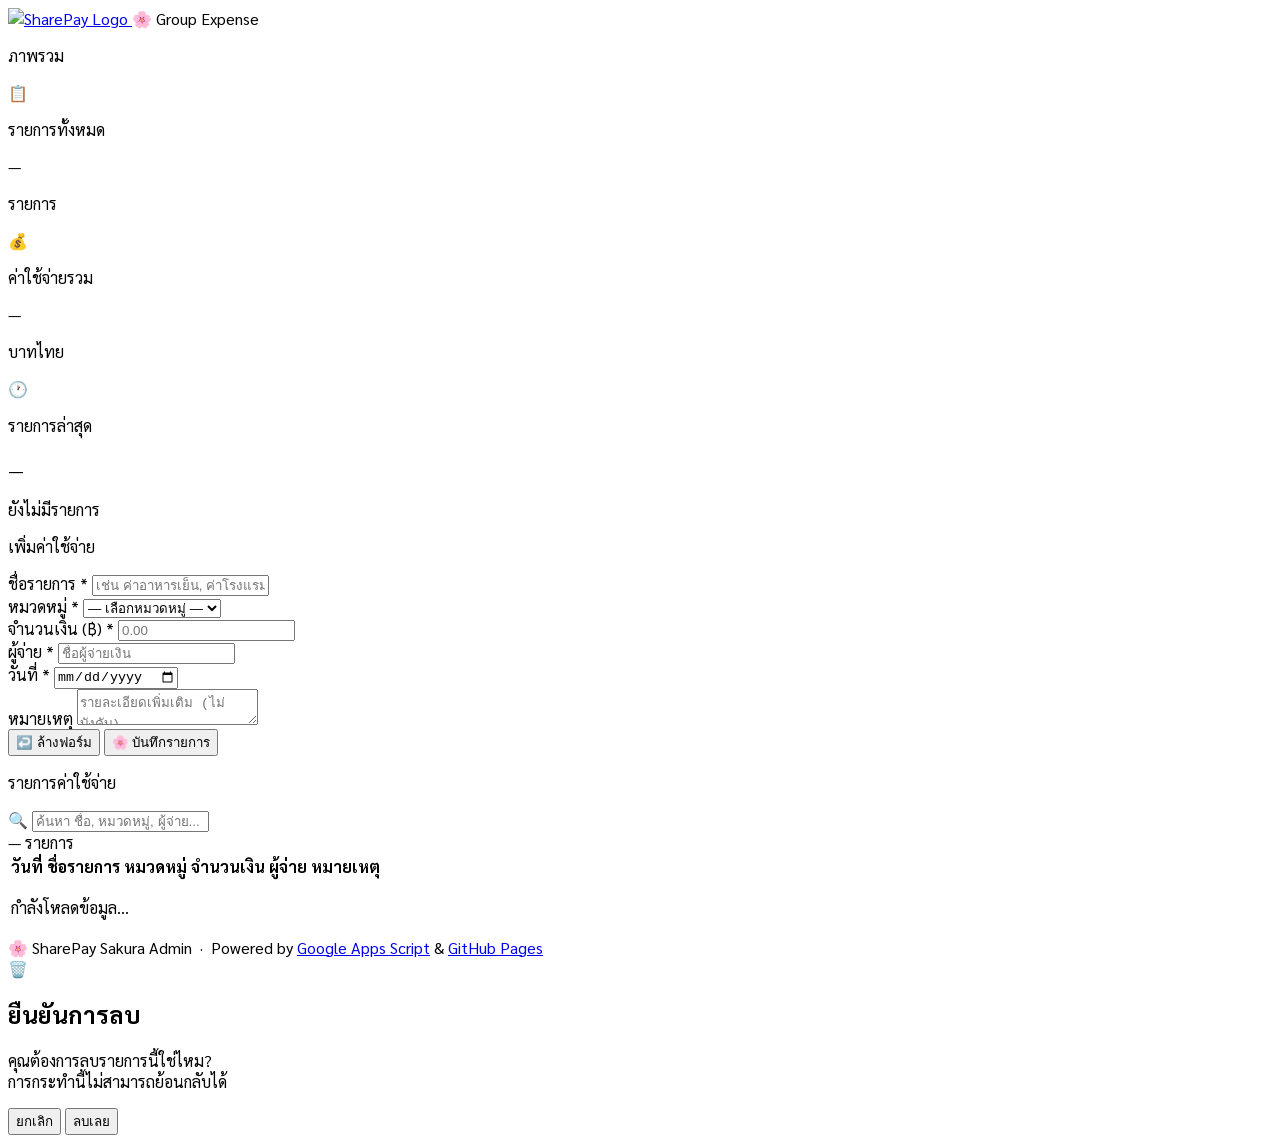
==== commit df8c7050: "Add files via upload" ====
--- a/index.html
+++ b/index.html
@@ -1,830 +1,255 @@
 <!DOCTYPE html>
-<html lang="th" data-theme="dark">
+<html lang="th">
 <head>
-  <meta charset="UTF-8">
-  <meta name="viewport" content="width=device-width, initial-scale=1.0, viewport-fit=cover">
-  <meta name="description" content="SharePay - แอปหารค่าใช้จ่ายร่วมกับเพื่อน ครอบครัว และสมาชิกในกลุ่ม">
-  <meta name="theme-color" content="#6366F1">
-
-  <!-- PWA -->
-  <link rel="manifest" href="manifest.json">
-  <link rel="apple-touch-icon" href="assets/logo">
-
-  <!-- Open Graph -->
-  <meta property="og:title" content="SharePay – หารค่าใช้จ่ายอย่างง่ายดาย">
-  <meta property="og:description" content="จัดการค่าใช้จ่ายกลุ่ม คำนวณหนี้อัตโนมัติ">
-  <meta property="og:image" content="/assets/images/og-image.png">
-
-  <title>SharePay – หารค่าใช้จ่ายอย่างง่ายดาย</title>
-
-  <!-- Fonts -->
-  <link rel="preconnect" href="https://fonts.googleapis.com">
-  <link rel="preconnect" href="https://fonts.gstatic.com" crossorigin>
-  <link href="https://fonts.googleapis.com/css2?family=Plus+Jakarta+Sans:wght@400;500;600;700;800;900&family=Inter:wght@400;500;600;700&display=swap" rel="stylesheet">
-
-  <link rel="stylesheet" href="css/main.css">
-
+  <meta charset="UTF-8" />
+  <meta name="viewport" content="width=device-width, initial-scale=1.0" />
+  <meta name="description" content="SharePay Sakura Admin — บันทึกค่าใช้จ่ายกลุ่ม" />
+  <title>SharePay Sakura Admin 🌸</title>
+
+  <!-- Favicon (ซากุระ emoji) -->
+  <link rel="icon" href="data:image/svg+xml,<svg xmlns='http://www.w3.org/2000/svg' viewBox='0 0 100 100'><text y='.9em' font-size='90'>🌸</text></svg>" />
+
+  <!-- Google Fonts -->
+  <link rel="preconnect" href="https://fonts.googleapis.com" />
+  <link rel="preconnect" href="https://fonts.gstatic.com" crossorigin />
+  <link href="https://fonts.googleapis.com/css2?family=Sarabun:wght@400;600;700;800&display=swap" rel="stylesheet" />
+
+  <!-- Stylesheet -->
+  <link rel="stylesheet" href="css/style.css" />
+
+  <!-- ปรับ font เป็น Sarabun สำหรับภาษาไทย -->
   <style>
-    /* Landing page specific */
-    .landing {
-      min-height: 100dvh;
-      background: var(--bg-base);
-      overflow-x: hidden;
-    }
-
-    /* ===== Hero Section ===== */
-    .hero {
-      position: relative;
-      min-height: 100dvh;
-      display: flex;
-      align-items: center;
-      justify-content: center;
-      padding: var(--space-8) var(--space-4);
-      overflow: hidden;
-    }
-
-    /* Animated gradient background */
-    .hero-bg {
-      position: absolute;
-      inset: 0;
-      background: radial-gradient(ellipse 80% 60% at 50% -10%, rgba(99,102,241,0.25) 0%, transparent 70%),
-                  radial-gradient(ellipse 60% 40% at 80% 80%, rgba(139,92,246,0.15) 0%, transparent 60%),
-                  radial-gradient(ellipse 40% 30% at 10% 60%, rgba(6,182,212,0.1) 0%, transparent 50%),
-                  var(--bg-base);
-    }
-
-    /* Floating orbs */
-    .orb {
-      position: absolute;
-      border-radius: 50%;
-      filter: blur(60px);
-      opacity: 0.4;
-      animation: float 8s ease-in-out infinite;
-    }
-
-    .orb-1 {
-      width: 400px; height: 400px;
-      background: radial-gradient(circle, #6366F1, transparent);
-      top: -100px; left: -100px;
-      animation-delay: 0s;
-    }
-
-    .orb-2 {
-      width: 300px; height: 300px;
-      background: radial-gradient(circle, #8B5CF6, transparent);
-      top: 20%; right: -80px;
-      animation-delay: -3s;
-    }
-
-    .orb-3 {
-      width: 250px; height: 250px;
-      background: radial-gradient(circle, #06B6D4, transparent);
-      bottom: 10%; left: 20%;
-      animation-delay: -6s;
-    }
-
-    /* Grid dots pattern */
-    .hero-grid {
-      position: absolute;
-      inset: 0;
-      background-image: 
-        radial-gradient(circle, rgba(99,102,241,0.15) 1px, transparent 1px);
-      background-size: 40px 40px;
-      mask-image: radial-gradient(ellipse 80% 80% at 50% 50%, black 20%, transparent 100%);
-    }
-
-    /* Hero content */
-    .hero-content {
-      position: relative;
-      z-index: 2;
-      text-align: center;
-      max-width: 780px;
-      margin: 0 auto;
-    }
-
-    .hero-badge {
-      display: inline-flex;
-      align-items: center;
-      gap: var(--space-2);
-      padding: var(--space-2) var(--space-4);
-      background: rgba(99, 102, 241, 0.12);
-      border: 1px solid rgba(99, 102, 241, 0.25);
-      border-radius: var(--radius-full);
-      font-size: var(--text-xs);
-      font-weight: 600;
-      color: var(--primary);
-      letter-spacing: 0.05em;
-      margin-bottom: var(--space-6);
-      animation: slideDown 0.6s ease 0.1s both;
-    }
-
-    .hero-badge-dot {
-      width: 6px;
-      height: 6px;
-      border-radius: 50%;
-      background: var(--primary);
-      animation: pulse 1.5s ease infinite;
-    }
-
-    .hero-headline {
-      font-size: clamp(2.5rem, 7vw, 5rem);
-      font-weight: 900;
-      line-height: 1.05;
-      letter-spacing: -0.04em;
-      color: var(--text-primary);
-      margin-bottom: var(--space-6);
-      animation: slideUp 0.6s ease 0.2s both;
-    }
-
-    .hero-headline .highlight {
-      background: var(--gradient-primary);
-      -webkit-background-clip: text;
-      -webkit-text-fill-color: transparent;
-      background-clip: text;
-      background-size: 200% auto;
-      animation: gradientShift 4s linear infinite;
-    }
-
-    .hero-subtitle {
-      font-size: clamp(1rem, 2.5vw, 1.25rem);
-      color: var(--text-secondary);
-      line-height: 1.6;
-      max-width: 560px;
-      margin: 0 auto var(--space-10);
-      animation: slideUp 0.6s ease 0.3s both;
-    }
-
-    .hero-cta {
-      display: flex;
-      align-items: center;
-      justify-content: center;
-      gap: var(--space-4);
-      flex-wrap: wrap;
-      animation: slideUp 0.6s ease 0.4s both;
-    }
-
-    .btn-hero {
-      padding: var(--space-4) var(--space-8);
-      font-size: var(--text-base);
-      border-radius: var(--radius-xl);
-      font-weight: 700;
-      letter-spacing: 0.01em;
-    }
-
-    /* Social proof */
-    .social-proof {
-      display: flex;
-      align-items: center;
-      justify-content: center;
-      gap: var(--space-3);
-      margin-top: var(--space-8);
-      animation: slideUp 0.6s ease 0.5s both;
-    }
-
-    .avatar-stack {
-      display: flex;
-    }
-
-    .avatar-stack img {
-      width: 32px;
-      height: 32px;
-      border-radius: 50%;
-      border: 2px solid var(--bg-base);
-      margin-left: -8px;
-      object-fit: cover;
-    }
-
-    .avatar-stack img:first-child { margin-left: 0; }
-
-    .social-proof-text {
-      font-size: var(--text-sm);
-      color: var(--text-tertiary);
-    }
-
-    .social-proof-text strong {
-      color: var(--text-primary);
-    }
-
-    /* ===== Features Section ===== */
-    .features {
-      padding: var(--space-20) var(--space-4);
-      max-width: 1200px;
-      margin: 0 auto;
-    }
-
-    .section-label {
-      text-align: center;
-      font-size: var(--text-xs);
-      font-weight: 700;
-      text-transform: uppercase;
-      letter-spacing: 0.1em;
-      color: var(--primary);
-      margin-bottom: var(--space-4);
-    }
-
-    .section-headline {
-      text-align: center;
-      font-size: clamp(1.75rem, 4vw, 3rem);
-      font-weight: 800;
-      letter-spacing: -0.03em;
-      margin-bottom: var(--space-4);
-    }
-
-    .section-subtitle {
-      text-align: center;
-      font-size: var(--text-base);
-      color: var(--text-secondary);
-      max-width: 560px;
-      margin: 0 auto var(--space-12);
-      line-height: 1.6;
-    }
-
-    .features-grid {
-      display: grid;
-      grid-template-columns: repeat(3, 1fr);
-      gap: var(--space-6);
-    }
-
-    .feature-card {
-      padding: var(--space-8);
-      position: relative;
-      overflow: hidden;
-    }
-
-    .feature-icon {
-      width: 52px;
-      height: 52px;
-      border-radius: var(--radius-lg);
-      background: var(--primary-light);
-      display: flex;
-      align-items: center;
-      justify-content: center;
-      font-size: 1.5rem;
-      margin-bottom: var(--space-5);
-      transition: transform var(--transition-spring);
-    }
-
-    .feature-card:hover .feature-icon {
-      transform: scale(1.15) rotate(-5deg);
-    }
-
-    .feature-title {
-      font-size: var(--text-lg);
-      font-weight: 700;
-      margin-bottom: var(--space-3);
-    }
-
-    .feature-desc {
-      font-size: var(--text-sm);
-      color: var(--text-secondary);
-      line-height: 1.6;
-    }
-
-    /* ===== How It Works ===== */
-    .how-it-works {
-      padding: var(--space-20) var(--space-4);
-      background: var(--bg-surface);
-    }
-
-    .steps-container {
-      max-width: 900px;
-      margin: 0 auto;
-      display: grid;
-      grid-template-columns: repeat(3, 1fr);
-      gap: var(--space-8);
-      position: relative;
-    }
-
-    .steps-container::before {
-      content: '';
-      position: absolute;
-      top: 28px;
-      left: calc(33.33% - 20px);
-      right: calc(33.33% - 20px);
-      height: 2px;
-      background: var(--gradient-primary);
-    }
-
-    .step {
-      text-align: center;
-      position: relative;
-    }
-
-    .step-number {
-      width: 56px;
-      height: 56px;
-      border-radius: 50%;
-      background: var(--gradient-primary);
-      color: white;
-      font-size: var(--text-xl);
-      font-weight: 800;
-      display: flex;
-      align-items: center;
-      justify-content: center;
-      margin: 0 auto var(--space-5);
-      box-shadow: var(--shadow-glow);
-      font-family: var(--font-display);
-    }
-
-    .step-title {
-      font-size: var(--text-lg);
-      font-weight: 700;
-      margin-bottom: var(--space-3);
-    }
-
-    .step-desc {
-      font-size: var(--text-sm);
-      color: var(--text-secondary);
-      line-height: 1.6;
-    }
-
-    /* ===== Preview Section ===== */
-    .preview-section {
-      padding: var(--space-20) var(--space-4);
-      max-width: 1100px;
-      margin: 0 auto;
-    }
-
-    .preview-card {
-      background: var(--bg-surface);
-      border: 1px solid var(--border-default);
-      border-radius: var(--radius-2xl);
-      overflow: hidden;
-      box-shadow: var(--shadow-xl);
-    }
-
-    .preview-topbar {
-      background: var(--bg-elevated);
-      border-bottom: 1px solid var(--border-subtle);
-      padding: var(--space-3) var(--space-5);
-      display: flex;
-      align-items: center;
-      gap: var(--space-3);
-    }
-
-    .preview-dots { display: flex; gap: 6px; }
-    .preview-dot {
-      width: 12px; height: 12px; border-radius: 50%;
-    }
-    .preview-dot:nth-child(1) { background: #EF4444; }
-    .preview-dot:nth-child(2) { background: #F59E0B; }
-    .preview-dot:nth-child(3) { background: #10B981; }
-
-    .preview-url {
-      flex: 1;
-      background: var(--glass-bg);
-      border: 1px solid var(--border-default);
-      border-radius: var(--radius-sm);
-      padding: 4px var(--space-3);
-      font-size: var(--text-xs);
-      color: var(--text-tertiary);
-      text-align: center;
-    }
-
-    .preview-inner {
-      padding: var(--space-6);
-    }
-
-    /* Mock Dashboard Preview */
-    .mock-stats {
-      display: grid;
-      grid-template-columns: repeat(4, 1fr);
-      gap: var(--space-3);
-      margin-bottom: var(--space-5);
-    }
-
-    .mock-stat {
-      background: var(--glass-bg);
-      border: 1px solid var(--glass-border);
-      border-radius: var(--radius-lg);
-      padding: var(--space-4);
-    }
-
-    .mock-stat-label {
-      font-size: 10px;
-      color: var(--text-tertiary);
-      text-transform: uppercase;
-      letter-spacing: 0.06em;
-      margin-bottom: var(--space-1);
-    }
-
-    .mock-stat-val {
-      font-size: var(--text-lg);
-      font-weight: 800;
-      background: var(--gradient-primary);
-      -webkit-background-clip: text;
-      -webkit-text-fill-color: transparent;
-      background-clip: text;
-    }
-
-    .mock-grid {
-      display: grid;
-      grid-template-columns: 1fr 1fr;
-      gap: var(--space-4);
-    }
-
-    .mock-list-item {
-      display: flex;
-      align-items: center;
-      gap: var(--space-3);
-      padding: var(--space-3);
-      background: var(--glass-bg);
-      border: 1px solid var(--glass-border);
-      border-radius: var(--radius-md);
-      margin-bottom: var(--space-2);
-    }
-
-    .mock-icon {
-      width: 32px; height: 32px;
-      border-radius: var(--radius-sm);
-      background: var(--primary-light);
-      display: flex; align-items: center; justify-content: center;
-      font-size: 0.875rem; flex-shrink: 0;
-    }
-
-    .mock-text { flex: 1; }
-    .mock-title { font-size: var(--text-xs); font-weight: 600; }
-    .mock-sub { font-size: 10px; color: var(--text-tertiary); }
-    .mock-amount { font-size: var(--text-xs); font-weight: 700; color: var(--primary); }
-
-    /* ===== CTA Section ===== */
-    .cta-section {
-      padding: var(--space-20) var(--space-4);
-      text-align: center;
-      position: relative;
-      overflow: hidden;
-    }
-
-    .cta-bg {
-      position: absolute;
-      inset: 0;
-      background: radial-gradient(ellipse 80% 60% at 50% 50%, rgba(99,102,241,0.15) 0%, transparent 70%);
-    }
-
-    .cta-content { position: relative; z-index: 2; max-width: 600px; margin: 0 auto; }
-
-    .cta-headline {
-      font-size: clamp(2rem, 5vw, 3.5rem);
-      font-weight: 900;
-      letter-spacing: -0.04em;
-      margin-bottom: var(--space-5);
-      line-height: 1.1;
-    }
-
-    /* ===== Navbar ===== */
-    .navbar {
-      position: fixed;
-      top: 0; left: 0; right: 0;
-      z-index: var(--z-sticky);
-      padding: var(--space-4) var(--space-6);
-      display: flex;
-      align-items: center;
-      justify-content: space-between;
-      background: var(--bg-overlay);
-      backdrop-filter: blur(20px);
-      border-bottom: 1px solid var(--border-subtle);
-    }
-
-    .navbar-brand {
-      display: flex;
-      align-items: center;
-      gap: var(--space-3);
-      text-decoration: none;
-    }
-
-    .navbar-logo-text {
-      font-size: var(--text-lg);
-      font-weight: 800;
-      background: var(--gradient-primary);
-      -webkit-background-clip: text;
-      -webkit-text-fill-color: transparent;
-      background-clip: text;
-    }
-
-    .navbar-links {
-      display: flex;
-      align-items: center;
-      gap: var(--space-6);
-    }
-
-    .navbar-link {
-      font-size: var(--text-sm);
-      font-weight: 500;
-      color: var(--text-secondary);
-      text-decoration: none;
-      transition: color var(--transition-fast);
-    }
-
-    .navbar-link:hover { color: var(--text-primary); }
-
-    .navbar-actions {
-      display: flex;
-      align-items: center;
-      gap: var(--space-3);
-    }
-
-    .hero { padding-top: 80px; }
-
-    /* ===== Footer ===== */
-    .footer {
-      padding: var(--space-8) var(--space-6);
-      border-top: 1px solid var(--border-subtle);
-      text-align: center;
-      color: var(--text-tertiary);
-      font-size: var(--text-sm);
-    }
-
-    /* ===== Responsive Landing ===== */
-    @media (max-width: 768px) {
-      .features-grid { grid-template-columns: 1fr; }
-      .steps-container {
-        grid-template-columns: 1fr;
-        gap: var(--space-6);
-      }
-      .steps-container::before { display: none; }
-      .mock-stats { grid-template-columns: repeat(2, 1fr); }
-      .mock-grid { grid-template-columns: 1fr; }
-      .navbar-links { display: none; }
-      .hero-cta { flex-direction: column; align-items: stretch; }
-      .btn-hero { width: 100%; max-width: 320px; margin: 0 auto; }
-    }
+    body { font-family: 'Sarabun', 'Segoe UI', Arial, sans-serif; }
   </style>
 </head>
 <body>
-  <!-- Navbar -->
-  <nav class="navbar">
-    <a href="#" class="navbar-brand">
-      <svg width="32" height="32" viewBox="0 0 32 32" fill="none">
-        <rect width="32" height="32" rx="10" fill="url(#grad1)"/>
-        <path d="M8 20L14 12L19 17L24 10" stroke="white" stroke-width="2.5" stroke-linecap="round" stroke-linejoin="round"/>
-        <circle cx="24" cy="10" r="2" fill="white"/>
-        <defs>
-          <linearGradient id="grad1" x1="0" y1="0" x2="32" y2="32">
-            <stop stop-color="#6366F1"/>
-            <stop offset="1" stop-color="#8B5CF6"/>
-          </linearGradient>
-        </defs>
-      </svg>
-      <span class="navbar-logo-text">SharePay</span>
-    </a>
-
-    <div class="navbar-links">
-      <a href="#features" class="navbar-link">ฟีเจอร์</a>
-      <a href="#how-it-works" class="navbar-link">วิธีใช้งาน</a>
-    </div>
-
-    <div class="navbar-actions">
-      <a href="login.html" class="btn btn-secondary btn-sm">เข้าสู่ระบบ</a>
-      <a href="register.html" class="btn btn-primary btn-sm">เริ่มต้นฟรี</a>
-    </div>
-  </nav>
-
-  <main class="landing">
-    <!-- Hero -->
-    <section class="hero">
-      <div class="hero-bg"></div>
-      <div class="orb orb-1"></div>
-      <div class="orb orb-2"></div>
-      <div class="orb orb-3"></div>
-      <div class="hero-grid"></div>
-
-      <div class="hero-content">
-        <div class="hero-badge">
-          <span class="hero-badge-dot"></span>
-          แอปหารค่าใช้จ่าย สำหรับคนไทย
+
+  <!-- ============================================================
+       HEADER
+  ============================================================ -->
+  <header class="header">
+    <div class="header-inner">
+      <a href="/" class="logo-wrap" aria-label="SharePay Sakura Admin">
+        <img src="assets/logo.svg" alt="SharePay Logo" width="160" height="44" />
+      </a>
+      <span class="header-badge">🌸 Group Expense</span>
+    </div>
+  </header>
+
+  <!-- ============================================================
+       MAIN CONTENT
+  ============================================================ -->
+  <main class="main" role="main">
+
+    <!-- ── Summary Cards ── -->
+    <p class="section-title">ภาพรวม</p>
+    <div class="summary-grid" role="region" aria-label="สรุปค่าใช้จ่าย">
+
+      <!-- จำนวนรายการ -->
+      <div class="card">
+        <span class="card-icon" aria-hidden="true">📋</span>
+        <p class="card-label">รายการทั้งหมด</p>
+        <p class="card-value" id="cardCount">—</p>
+        <p class="card-sub">รายการ</p>
+      </div>
+
+      <!-- ยอดรวม -->
+      <div class="card">
+        <span class="card-icon" aria-hidden="true">💰</span>
+        <p class="card-label">ค่าใช้จ่ายรวม</p>
+        <p class="card-value amount" id="cardTotal">—</p>
+        <p class="card-sub">บาทไทย</p>
+      </div>
+
+      <!-- รายการล่าสุด -->
+      <div class="card">
+        <span class="card-icon" aria-hidden="true">🕐</span>
+        <p class="card-label">รายการล่าสุด</p>
+        <p class="card-value" id="cardLatest" style="font-size:18px; line-height:1.3; padding-top:4px;">—</p>
+        <p class="card-sub" id="cardLatestSub">ยังไม่มีรายการ</p>
+      </div>
+
+    </div>
+
+    <!-- ── Add Expense Form ── -->
+    <p class="section-title">เพิ่มค่าใช้จ่าย</p>
+    <div class="form-panel" role="region" aria-label="ฟอร์มเพิ่มค่าใช้จ่าย">
+      <form id="expenseForm" novalidate>
+        <div class="form-grid">
+
+          <!-- ชื่อรายการ -->
+          <div class="form-group">
+            <label for="fTitle">ชื่อรายการ *</label>
+            <input
+              type="text"
+              id="fTitle"
+              placeholder="เช่น ค่าอาหารเย็น, ค่าโรงแรม"
+              maxlength="100"
+              required
+              autocomplete="off"
+            />
+          </div>
+
+          <!-- หมวดหมู่ -->
+          <div class="form-group">
+            <label for="fCategory">หมวดหมู่ *</label>
+            <select id="fCategory" required>
+              <option value="" disabled selected>— เลือกหมวดหมู่ —</option>
+              <option value="อาหาร">🍜 อาหาร</option>
+              <option value="เดินทาง">🚗 เดินทาง</option>
+              <option value="ที่พัก">🏨 ที่พัก</option>
+              <option value="ช้อปปิ้ง">🛍️ ช้อปปิ้ง</option>
+              <option value="บันเทิง">🎉 บันเทิง</option>
+              <option value="สุขภาพ">💊 สุขภาพ</option>
+              <option value="ค่าธรรมเนียม">🧾 ค่าธรรมเนียม</option>
+              <option value="อื่นๆ">📦 อื่นๆ</option>
+            </select>
+          </div>
+
+          <!-- จำนวนเงิน -->
+          <div class="form-group">
+            <label for="fAmount">จำนวนเงิน (฿) *</label>
+            <input
+              type="number"
+              id="fAmount"
+              placeholder="0.00"
+              min="0.01"
+              step="0.01"
+              required
+              autocomplete="off"
+            />
+          </div>
+
+          <!-- ผู้จ่าย -->
+          <div class="form-group">
+            <label for="fPaidBy">ผู้จ่าย *</label>
+            <input
+              type="text"
+              id="fPaidBy"
+              placeholder="ชื่อผู้จ่ายเงิน"
+              maxlength="50"
+              required
+              autocomplete="off"
+            />
+          </div>
+
+          <!-- วันที่ -->
+          <div class="form-group">
+            <label for="fDate">วันที่ *</label>
+            <input
+              type="date"
+              id="fDate"
+              required
+            />
+          </div>
+
+          <!-- หมายเหตุ (เต็มแถว) -->
+          <div class="form-group full-width">
+            <label for="fNote">หมายเหตุ</label>
+            <textarea
+              id="fNote"
+              placeholder="รายละเอียดเพิ่มเติม (ไม่บังคับ)"
+              rows="2"
+              maxlength="300"
+            ></textarea>
+          </div>
+
         </div>
 
-        <h1 class="hero-headline">
-          หารค่าใช้จ่าย<br>
-          <span class="highlight">อย่างฉลาด</span><br>
-          ไม่มีงง
-        </h1>
-
-        <p class="hero-subtitle">
-          จัดการค่าใช้จ่ายกลุ่ม ไม่ว่าจะเที่ยว กินข้าว หรือพักร้อน<br>
-          ระบบคำนวณหนี้อัตโนมัติ ไม่ต้องนับเองอีกต่อไป
-        </p>
-
-        <div class="hero-cta">
-          <a href="register.html" class="btn btn-primary btn-hero">
-            🚀 เริ่มต้นใช้งานฟรี
-          </a>
-          <a href="login.html" class="btn btn-secondary btn-hero">
-            เข้าสู่ระบบ
-          </a>
+        <!-- ปุ่มกระทำ -->
+        <div class="form-actions">
+          <button type="button" id="btnReset" class="btn btn-ghost">
+            ↩️ ล้างฟอร์ม
+          </button>
+          <button type="submit" id="btnSubmit" class="btn btn-primary">
+            🌸 บันทึกรายการ
+          </button>
         </div>
-
-        <div class="social-proof">
-          <div class="avatar-stack">
-            <img src="https://ui-avatars.com/api/?name=โอ๊ต&background=6366F1&color=fff&size=64" alt="User">
-            <img src="https://ui-avatars.com/api/?name=บาส&background=8B5CF6&color=fff&size=64" alt="User">
-            <img src="https://ui-avatars.com/api/?name=ต้น&background=06B6D4&color=fff&size=64" alt="User">
-            <img src="https://ui-avatars.com/api/?name=ปอนด์&background=10B981&color=fff&size=64" alt="User">
-          </div>
-          <p class="social-proof-text">
-            <strong>1,200+ กลุ่ม</strong> ใช้งาน SharePay
-          </p>
+      </form>
+    </div>
+
+    <!-- ── Expense Table ── -->
+    <p class="section-title">รายการค่าใช้จ่าย</p>
+    <div class="table-section" role="region" aria-label="ตารางค่าใช้จ่าย">
+
+      <!-- Toolbar: Search + Count -->
+      <div class="table-toolbar">
+        <div class="search-wrap">
+          <span class="search-icon" aria-hidden="true">🔍</span>
+          <input
+            type="text"
+            id="searchInput"
+            placeholder="ค้นหา ชื่อ, หมวดหมู่, ผู้จ่าย..."
+            autocomplete="off"
+            aria-label="ค้นหารายการ"
+          />
         </div>
-      </div>
-    </section>
-
-    <!-- Features -->
-    <section class="features" id="features">
-      <p class="section-label">ฟีเจอร์</p>
-      <h2 class="section-headline">ทุกอย่างที่คุณต้องการ</h2>
-      <p class="section-subtitle">ออกแบบมาเพื่อการหารค่าใช้จ่ายที่ง่าย โปร่งใส และยุติธรรม</p>
-
-      <div class="features-grid stagger">
-        <div class="feature-card glass-card">
-          <div class="feature-icon">🧮</div>
-          <h3 class="feature-title">คำนวณอัตโนมัติ</h3>
-          <p class="feature-desc">ระบบคำนวณหนี้และแบ่งจ่ายให้อัตโนมัติ รองรับการหารเท่ากัน หรือกำหนดสัดส่วนเอง</p>
-        </div>
-        <div class="feature-card glass-card">
-          <div class="feature-icon">👥</div>
-          <h3 class="feature-title">จัดการกลุ่ม</h3>
-          <p class="feature-desc">สร้างหลายกลุ่มพร้อมกัน เชิญเพื่อน เพิ่มค่าใช้จ่าย และดูสรุปได้ทันที</p>
-        </div>
-        <div class="feature-card glass-card">
-          <div class="feature-icon">📊</div>
-          <h3 class="feature-title">รายงานละเอียด</h3>
-          <p class="feature-desc">ดูสถิติค่าใช้จ่ายรายวัน รายเดือน พร้อม Chart สวยงาม และ Export PDF/Excel</p>
-        </div>
-        <div class="feature-card glass-card">
-          <div class="feature-icon">🔔</div>
-          <h3 class="feature-title">แจ้งเตือนทันที</h3>
-          <p class="feature-desc">รับการแจ้งเตือนเมื่อมีค่าใช้จ่ายใหม่ มีการชำระเงิน หรือมีสมาชิกเข้าร่วม</p>
-        </div>
-        <div class="feature-card glass-card">
-          <div class="feature-icon">📱</div>
-          <h3 class="feature-title">ใช้งานได้ทุกที่</h3>
-          <p class="feature-desc">รองรับทุกอุปกรณ์ มือถือ แท็บเล็ต และคอมพิวเตอร์ ติดตั้งเป็น App ได้เลย</p>
-        </div>
-        <div class="feature-card glass-card">
-          <div class="feature-icon">🔒</div>
-          <h3 class="feature-title">ปลอดภัย 100%</h3>
-          <p class="feature-desc">ข้อมูลถูกเก็บอย่างปลอดภัยด้วย Firebase Security Rules และ Encryption</p>
-        </div>
-      </div>
-    </section>
-
-    <!-- How It Works -->
-    <section class="how-it-works" id="how-it-works">
-      <div style="max-width: 1200px; margin: 0 auto; padding: 0 var(--space-4);">
-        <p class="section-label">วิธีใช้งาน</p>
-        <h2 class="section-headline">ง่ายแค่ 3 ขั้นตอน</h2>
-        <p class="section-subtitle">เริ่มใช้งานได้ทันที ไม่มีขั้นตอนซับซ้อน</p>
-
-        <div class="steps-container stagger">
-          <div class="step">
-            <div class="step-number">1</div>
-            <h3 class="step-title">สร้างกลุ่ม</h3>
-            <p class="step-desc">สร้างกลุ่มและเชิญเพื่อนหรือสมาชิกในกลุ่มด้วย Email</p>
-          </div>
-          <div class="step">
-            <div class="step-number">2</div>
-            <h3 class="step-title">เพิ่มค่าใช้จ่าย</h3>
-            <p class="step-desc">เพิ่มรายการค่าใช้จ่าย เลือกผู้จ่าย และสมาชิกที่ต้องหาร</p>
-          </div>
-          <div class="step">
-            <div class="step-number">3</div>
-            <h3 class="step-title">ชำระและยืนยัน</h3>
-            <p class="step-desc">ระบบคำนวณให้อัตโนมัติ กดชำระแล้วแจ้งเตือนอีกฝ่าย</p>
-          </div>
-        </div>
-      </div>
-    </section>
-
-    <!-- App Preview -->
-    <section class="preview-section">
-      <p class="section-label">ตัวอย่างแอป</p>
-      <h2 class="section-headline">หน้าตาที่คุณจะได้ใช้</h2>
-      <p class="section-subtitle">ออกแบบด้วย Glassmorphism สวยงาม ใช้งานง่าย</p>
-
-      <div class="preview-card">
-        <div class="preview-topbar">
-          <div class="preview-dots">
-            <div class="preview-dot"></div>
-            <div class="preview-dot"></div>
-            <div class="preview-dot"></div>
-          </div>
-          <div class="preview-url">app.sharepay.th</div>
-        </div>
-        <div class="preview-inner">
-          <div class="mock-stats">
-            <div class="mock-stat">
-              <div class="mock-stat-label">สมาชิก</div>
-              <div class="mock-stat-val">48</div>
-            </div>
-            <div class="mock-stat">
-              <div class="mock-stat-label">กลุ่มทั้งหมด</div>
-              <div class="mock-stat-val">12</div>
-            </div>
-            <div class="mock-stat">
-              <div class="mock-stat-label">ค่าใช้จ่ายรวม</div>
-              <div class="mock-stat-val">฿48,500</div>
-            </div>
-            <div class="mock-stat">
-              <div class="mock-stat-label">ค้างชำระ</div>
-              <div class="mock-stat-val">฿3,200</div>
-            </div>
-          </div>
-          <div class="mock-grid">
-            <div>
-              <div class="mock-list-item">
-                <div class="mock-icon">🍜</div>
-                <div class="mock-text">
-                  <div class="mock-title">ค่าอาหารกลางวัน</div>
-                  <div class="mock-sub">โอ๊ต จ่าย • 4 คน</div>
-                </div>
-                <div class="mock-amount">฿1,200</div>
-              </div>
-              <div class="mock-list-item">
-                <div class="mock-icon">⛽</div>
-                <div class="mock-text">
-                  <div class="mock-title">ค่าน้ำมัน</div>
-                  <div class="mock-sub">บาส จ่าย • 3 คน</div>
-                </div>
-                <div class="mock-amount">฿850</div>
-              </div>
-              <div class="mock-list-item">
-                <div class="mock-icon">🏨</div>
-                <div class="mock-text">
-                  <div class="mock-title">ค่าที่พัก</div>
-                  <div class="mock-sub">ต้น จ่าย • 4 คน</div>
-                </div>
-                <div class="mock-amount">฿4,800</div>
-              </div>
-            </div>
-            <div>
-              <div class="mock-list-item" style="background: var(--primary-light); border-color: rgba(99,102,241,0.3);">
-                <div class="mock-icon">💸</div>
-                <div class="mock-text">
-                  <div class="mock-title" style="color: var(--primary);">บาส → โอ๊ต</div>
-                  <div class="mock-sub">รอยืนยัน</div>
-                </div>
-                <div class="mock-amount">฿300</div>
-              </div>
-              <div class="mock-list-item">
-                <div class="mock-icon">✅</div>
-                <div class="mock-text">
-                  <div class="mock-title">ต้น → โอ๊ต</div>
-                  <div class="mock-sub" style="color: var(--accent-green);">ชำระแล้ว</div>
-                </div>
-                <div class="mock-amount">฿300</div>
-              </div>
-              <div class="mock-list-item">
-                <div class="mock-icon">⏳</div>
-                <div class="mock-text">
-                  <div class="mock-title">ปอนด์ → โอ๊ต</div>
-                  <div class="mock-sub">รอชำระ</div>
-                </div>
-                <div class="mock-amount">฿300</div>
-              </div>
-            </div>
-          </div>
-        </div>
-      </div>
-    </section>
-
-    <!-- CTA -->
-    <section class="cta-section">
-      <div class="cta-bg"></div>
-      <div class="cta-content">
-        <h2 class="cta-headline">
-          พร้อมหารค่าใช้จ่าย<br>
-          <span class="text-gradient">อย่างชาญฉลาด?</span>
-        </h2>
-        <p style="color: var(--text-secondary); margin-bottom: var(--space-8); font-size: var(--text-base);">
-          เริ่มใช้งานฟรี ไม่ต้องใส่บัตรเครดิต
-        </p>
-        <a href="/register.html" class="btn btn-primary btn-hero">
-          🎉 สมัครฟรีเดี๋ยวนี้
-        </a>
-      </div>
-    </section>
+        <span class="table-count" id="tableCount" aria-live="polite">— รายการ</span>
+      </div>
+
+      <!-- Table -->
+      <div class="table-scroll" role="region" aria-label="ตารางข้อมูล" tabindex="0">
+        <table>
+          <thead>
+            <tr>
+              <th scope="col">วันที่</th>
+              <th scope="col">ชื่อรายการ</th>
+              <th scope="col">หมวดหมู่</th>
+              <th scope="col">จำนวนเงิน</th>
+              <th scope="col">ผู้จ่าย</th>
+              <th scope="col">หมายเหตุ</th>
+              <th scope="col" aria-label="ลบ"></th>
+            </tr>
+          </thead>
+          <tbody id="tableBody">
+            <!-- Render โดย JavaScript -->
+            <tr>
+              <td colspan="7" class="table-state">
+                <div class="spinner"></div>
+                <p class="state-title">กำลังโหลดข้อมูล...</p>
+              </td>
+            </tr>
+          </tbody>
+        </table>
+      </div>
+
+    </div>
   </main>
 
+  <!-- ============================================================
+       FOOTER
+  ============================================================ -->
   <footer class="footer">
-    <p>© 2026 SharePay · สร้างด้วย ❤️ สำหรับคนไทย</p>
+    🌸 SharePay Sakura Admin &nbsp;·&nbsp; Powered by
+    <a href="https://developers.google.com/apps-script" target="_blank" rel="noopener">Google Apps Script</a>
+    &amp;
+    <a href="https://pages.github.com" target="_blank" rel="noopener">GitHub Pages</a>
   </footer>
 
-  <script>
-    // Smooth scroll
-    document.querySelectorAll('a[href^="#"]').forEach(a => {
-      a.addEventListener('click', e => {
-        e.preventDefault();
-        const target = document.querySelector(a.getAttribute('href'));
-        if (target) target.scrollIntoView({ behavior: 'smooth' });
-      });
-    });
-
-    // Theme
-    const theme = localStorage.getItem('sharepay-theme') || 'dark';
-    document.documentElement.setAttribute('data-theme', theme);
-
-    // Check if already logged in → redirect
-    // (Firebase auth check here would redirect to member/admin page)
-  </script>
+  <!-- ============================================================
+       DELETE CONFIRM DIALOG (Overlay)
+  ============================================================ -->
+  <div id="deleteOverlay" class="overlay" role="dialog" aria-modal="true" aria-labelledby="dialogTitle">
+    <div class="dialog">
+      <div class="dialog-icon" aria-hidden="true">🗑️</div>
+      <h2 class="dialog-title" id="dialogTitle">ยืนยันการลบ</h2>
+      <p class="dialog-msg">คุณต้องการลบรายการนี้ใช่ไหม?<br/>การกระทำนี้ไม่สามารถย้อนกลับได้</p>
+      <div class="dialog-actions">
+        <button id="btnCancelDelete"  class="btn btn-ghost">ยกเลิก</button>
+        <button id="btnConfirmDelete" class="btn btn-danger">ลบเลย</button>
+      </div>
+    </div>
+  </div>
+
+  <!-- ============================================================
+       TOAST CONTAINER
+  ============================================================ -->
+  <div id="toastContainer" class="toast-container" aria-live="polite" aria-atomic="true"></div>
+
+  <!-- ============================================================
+       SCRIPTS (โหลด api.js ก่อน app.js เสมอ)
+  ============================================================ -->
+  <script src="js/api.js"></script>
+  <script src="js/app.js"></script>
 </body>
 </html>
